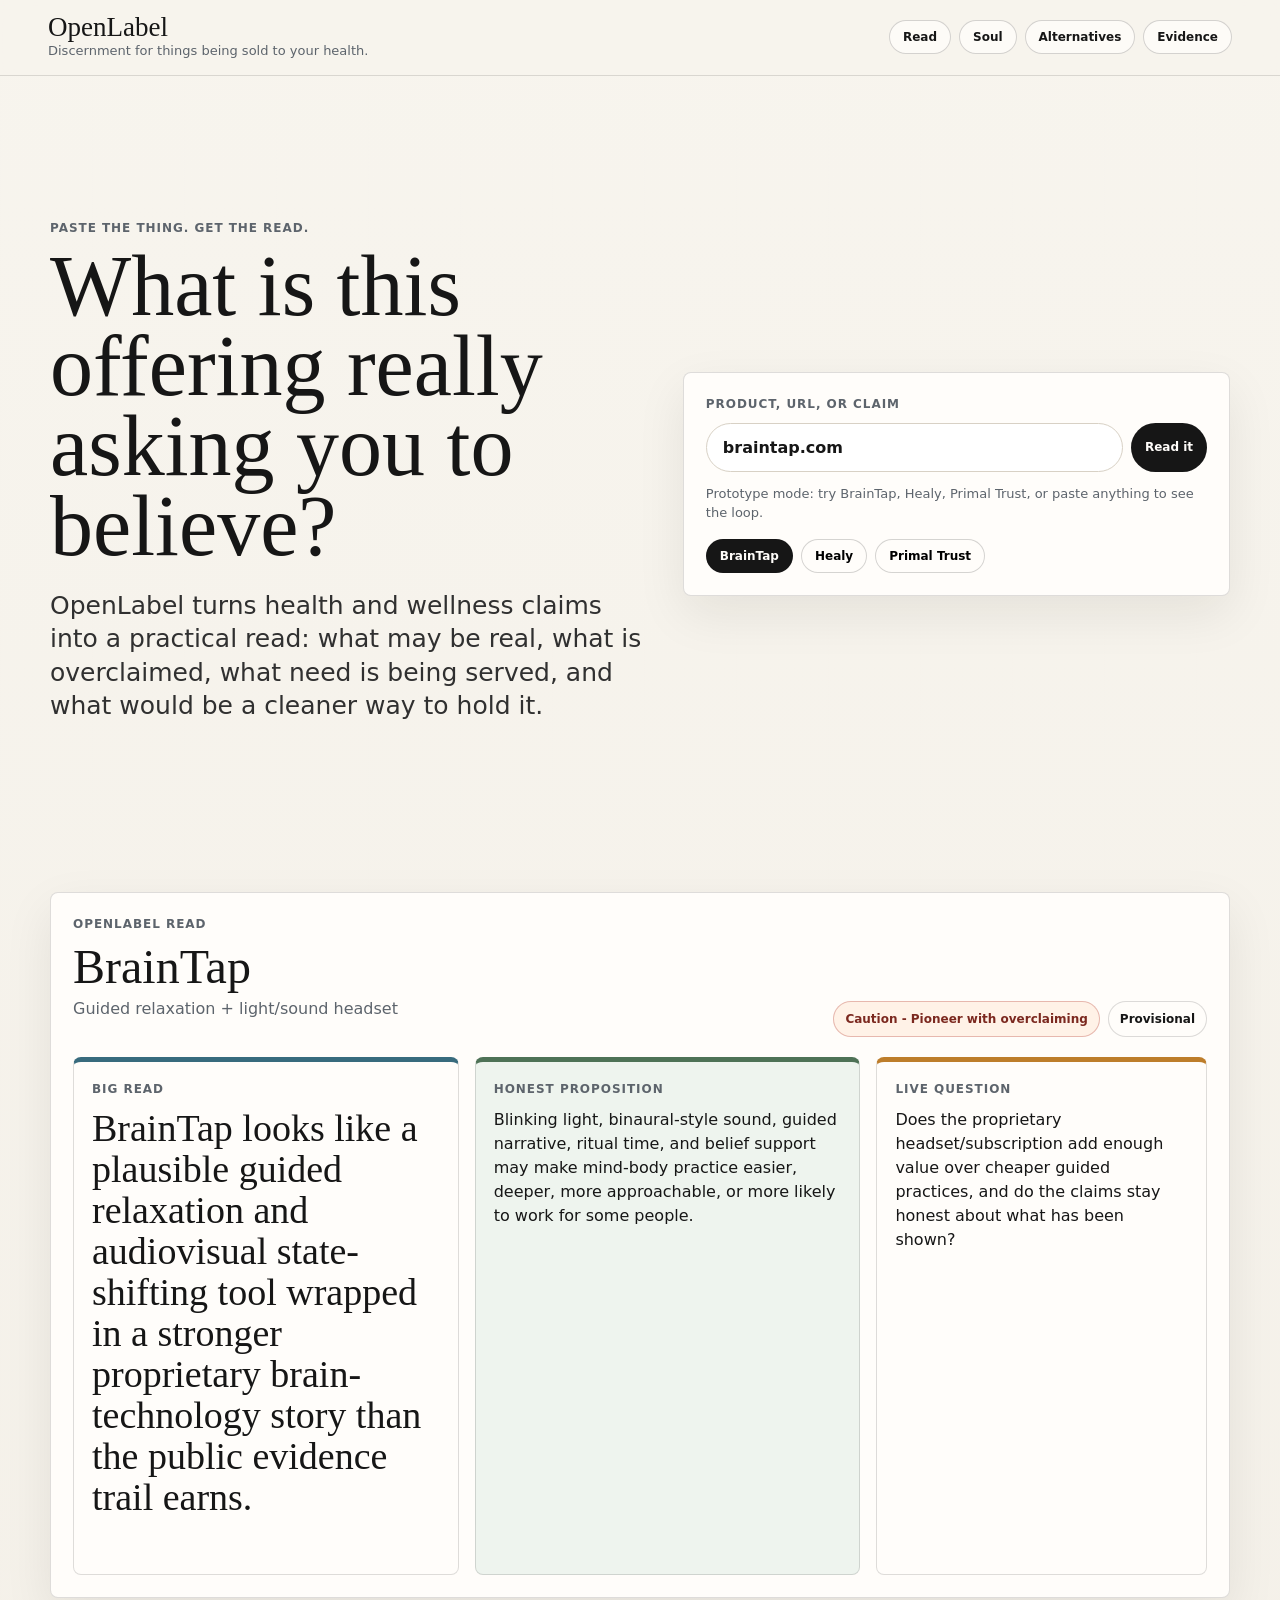
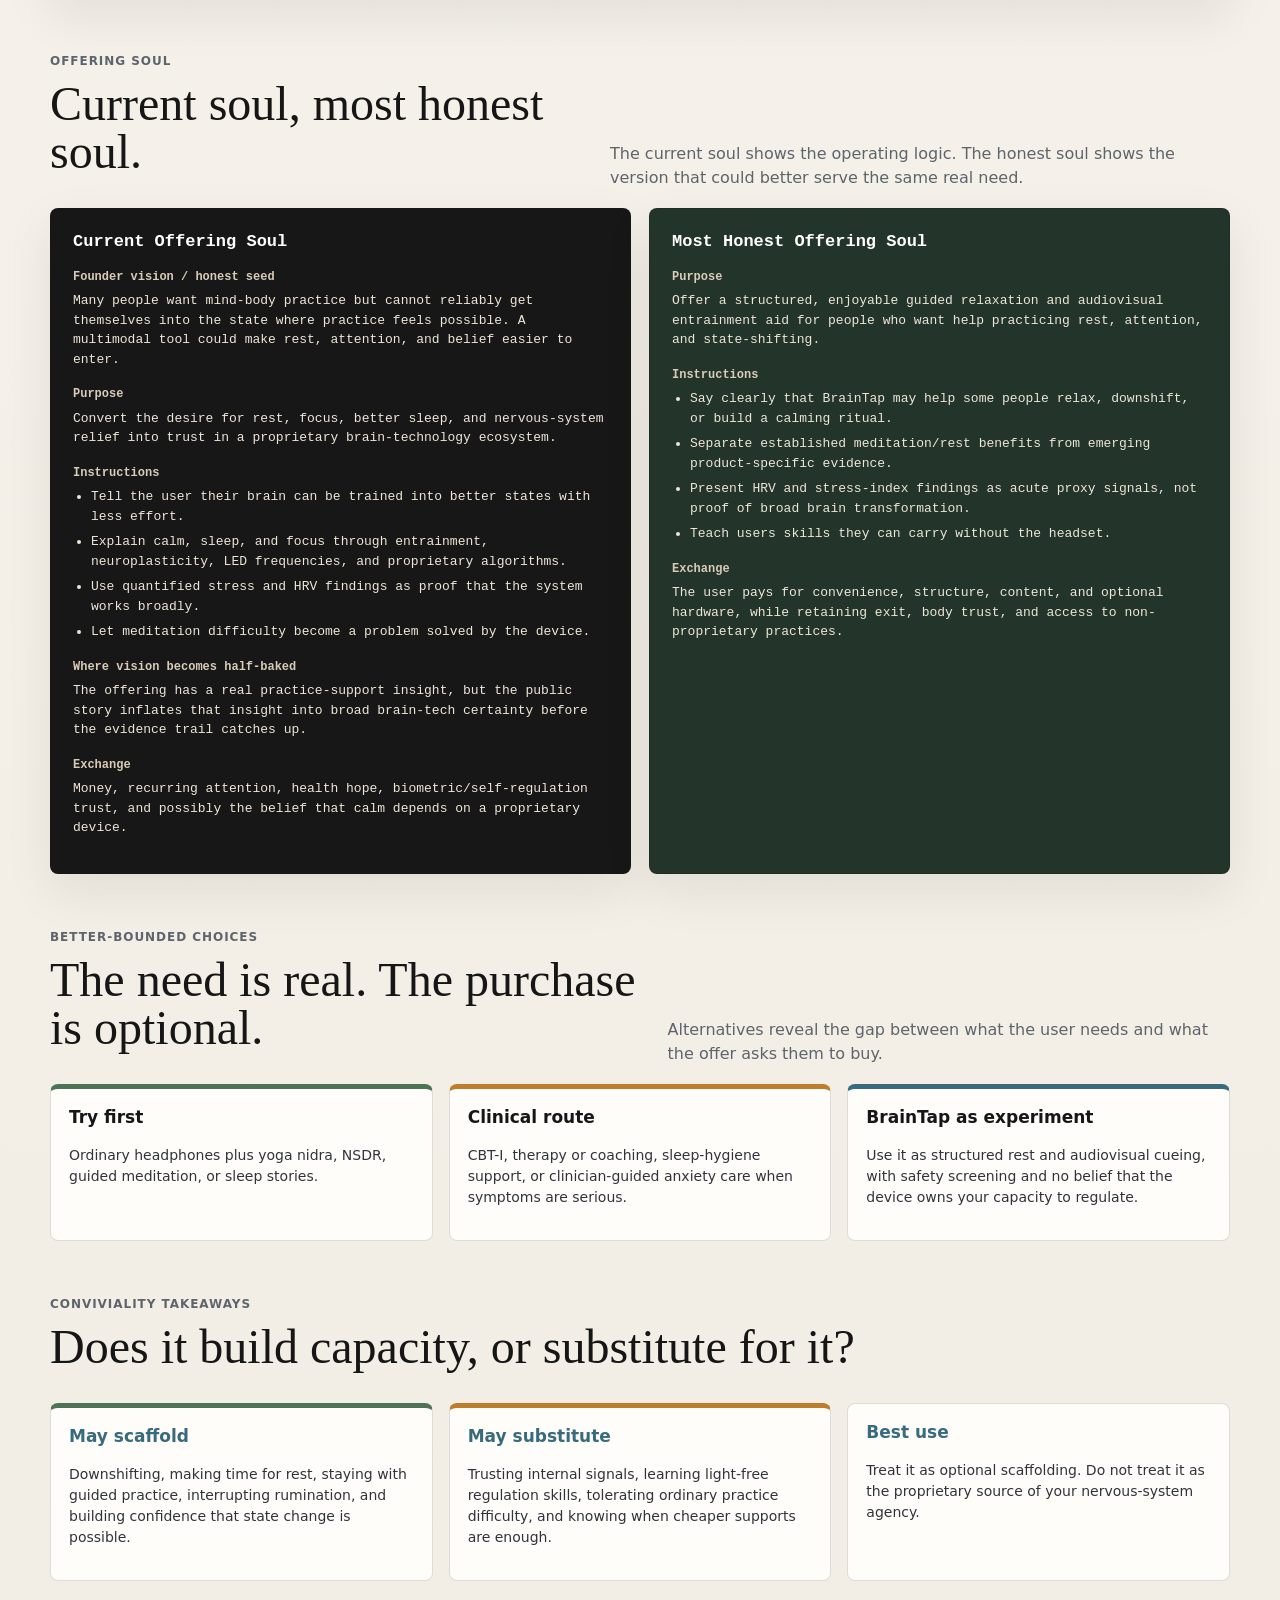
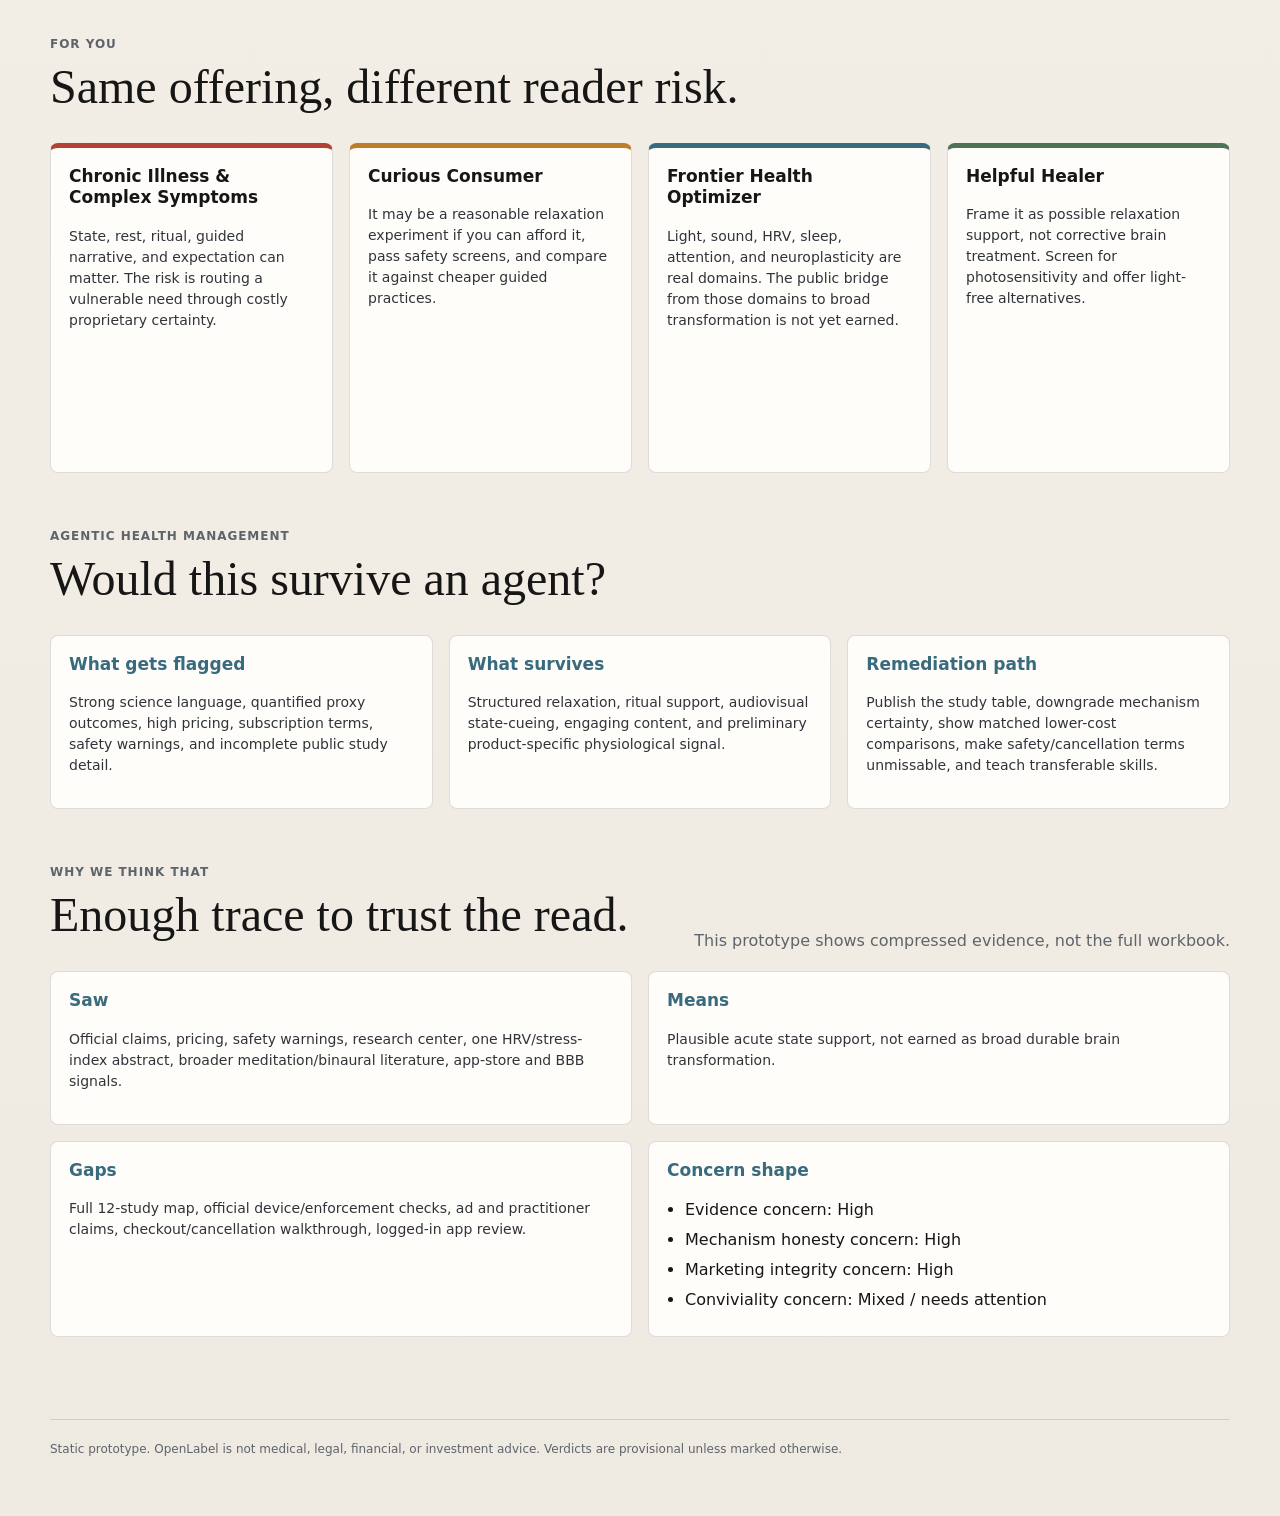
==== ship/index.html @ 8212e9bb "Add static OpenLabel prototype deploy" ====
<!doctype html>
<html lang="en">
  <head>
    <meta charset="utf-8">
    <meta name="viewport" content="width=device-width, initial-scale=1">
    <title>OpenLabel - Product Read</title>
    <link rel="stylesheet" href="styles.css">
  </head>
  <body>
    <div class="app-shell">
      <header class="topbar">
        <a class="brand" href="./" aria-label="OpenLabel home">
          <span class="brand-mark">OpenLabel</span>
          <span class="brand-line">Discernment for things being sold to your health.</span>
        </a>
        <nav class="nav" aria-label="Page sections">
          <a href="#read">Read</a>
          <a href="#soul">Soul</a>
          <a href="#choices">Alternatives</a>
          <a href="#evidence">Evidence</a>
        </nav>
      </header>

      <main>
        <section class="hero" aria-labelledby="page-title">
          <div class="hero-copy">
            <p class="kicker">Paste the thing. Get the read.</p>
            <h1 id="page-title">What is this offering really asking you to believe?</h1>
            <p class="lede">OpenLabel turns health and wellness claims into a practical read: what may be real, what is overclaimed, what need is being served, and what would be a cleaner way to hold it.</p>
          </div>

          <section class="lookup-card" aria-label="Product lookup">
            <label for="lookup">Product, URL, or claim</label>
            <div class="lookup-row">
              <input id="lookup" autocomplete="off" value="braintap.com" aria-describedby="lookup-help">
              <button id="lookup-button" type="button">Read it</button>
            </div>
            <p id="lookup-help">Prototype mode: try BrainTap, Healy, Primal Trust, or paste anything to see the loop.</p>
            <div class="sample-row" aria-label="Seeded examples">
              <button class="sample-button" type="button" data-target="braintap">BrainTap</button>
              <button class="sample-button" type="button" data-target="healy">Healy</button>
              <button class="sample-button" type="button" data-target="primal-trust">Primal Trust</button>
            </div>
          </section>
        </section>

        <section class="result-shell" id="read" aria-live="polite">
          <div class="result-head">
            <div>
              <p class="kicker">OpenLabel read</p>
              <h2 id="product-name">BrainTap</h2>
              <p id="product-category" class="muted">Guided relaxation + light/sound headset</p>
            </div>
            <div class="status-stack">
              <span class="pill warning" id="verdict-pill">Caution - Pioneer with overclaiming</span>
              <span class="pill" id="coverage-pill">Provisional</span>
            </div>
          </div>

          <div class="answer-grid">
            <article class="answer-card big-read-card">
              <p class="kicker">Big Read</p>
              <p id="big-read" class="big-read"></p>
            </article>
            <article class="answer-card honest-card">
              <p class="kicker">Honest Proposition</p>
              <p id="honest-proposition"></p>
            </article>
            <article class="answer-card live-card">
              <p class="kicker">Live Question</p>
              <p id="live-question"></p>
            </article>
          </div>
        </section>

        <section class="section" id="soul">
          <div class="section-head">
            <div>
              <p class="kicker">Offering Soul</p>
              <h2>Current soul, most honest soul.</h2>
            </div>
            <p>The current soul shows the operating logic. The honest soul shows the version that could better serve the same real need.</p>
          </div>
          <div class="soul-grid">
            <article class="soul-card">
              <h3>Current Offering Soul</h3>
              <h4>Founder vision / honest seed</h4>
              <p id="current-seed"></p>
              <h4>Purpose</h4>
              <p id="current-purpose"></p>
              <h4>Instructions</h4>
              <ul id="current-instructions"></ul>
              <h4>Where vision becomes half-baked</h4>
              <p id="current-halfbaked"></p>
              <h4>Exchange</h4>
              <p id="current-exchange"></p>
            </article>

            <article class="soul-card honest-soul">
              <h3>Most Honest Offering Soul</h3>
              <h4>Purpose</h4>
              <p id="honest-purpose"></p>
              <h4>Instructions</h4>
              <ul id="honest-instructions"></ul>
              <h4>Exchange</h4>
              <p id="honest-exchange"></p>
            </article>
          </div>
        </section>

        <section class="section" id="choices">
          <div class="section-head">
            <div>
              <p class="kicker">Better-bounded choices</p>
              <h2>The need is real. The purchase is optional.</h2>
            </div>
            <p>Alternatives reveal the gap between what the user needs and what the offer asks them to buy.</p>
          </div>
          <div class="alt-grid" id="alternatives"></div>
        </section>

        <section class="section">
          <div class="section-head">
            <div>
              <p class="kicker">Conviviality Takeaways</p>
              <h2>Does it build capacity, or substitute for it?</h2>
            </div>
          </div>
          <div class="takeaway-grid">
            <article class="takeaway-card good">
              <h3>May scaffold</h3>
              <p id="scaffolds"></p>
            </article>
            <article class="takeaway-card caution">
              <h3>May substitute</h3>
              <p id="substitutes"></p>
            </article>
            <article class="takeaway-card">
              <h3>Best use</h3>
              <p id="best-use"></p>
            </article>
          </div>
        </section>

        <section class="section panel-section">
          <div class="section-head">
            <div>
              <p class="kicker">For You</p>
              <h2>Same offering, different reader risk.</h2>
            </div>
          </div>
          <div class="reader-grid" id="reader-panels"></div>
        </section>

        <section class="section agent-section">
          <div class="section-head">
            <div>
              <p class="kicker">Agentic Health Management</p>
              <h2>Would this survive an agent?</h2>
            </div>
          </div>
          <div class="agent-grid">
            <article class="agent-card">
              <h3>What gets flagged</h3>
              <p id="agent-flags"></p>
            </article>
            <article class="agent-card">
              <h3>What survives</h3>
              <p id="agent-survives"></p>
            </article>
            <article class="agent-card">
              <h3>Remediation path</h3>
              <p id="agent-remediation"></p>
            </article>
          </div>
        </section>

        <section class="section evidence-section" id="evidence">
          <div class="section-head">
            <div>
              <p class="kicker">Why we think that</p>
              <h2>Enough trace to trust the read.</h2>
            </div>
            <p>This prototype shows compressed evidence, not the full workbook.</p>
          </div>
          <div class="evidence-grid">
            <article class="evidence-card">
              <h3>Saw</h3>
              <p id="saw"></p>
            </article>
            <article class="evidence-card">
              <h3>Means</h3>
              <p id="means"></p>
            </article>
            <article class="evidence-card">
              <h3>Gaps</h3>
              <p id="gaps"></p>
            </article>
            <article class="evidence-card">
              <h3>Concern shape</h3>
              <ul id="concerns"></ul>
            </article>
          </div>
        </section>
      </main>

      <footer class="footer">
        <p>Static prototype. OpenLabel is not medical, legal, financial, or investment advice. Verdicts are provisional unless marked otherwise.</p>
      </footer>
    </div>
    <script src="app.js"></script>
  </body>
</html>
---- ship/styles.css ----
:root {
  color-scheme: light;
  --ink: #161616;
  --muted: #5d646c;
  --quiet: #767d86;
  --paper: #f7f4ed;
  --surface: #fffdfa;
  --line: #d8d1c5;
  --red: #b54035;
  --amber: #bd7d2a;
  --blue: #386b7d;
  --green: #4e7256;
  --violet: #665a73;
  --shadow: 0 18px 50px rgba(26, 22, 17, 0.08);
  --sans: Inter, ui-sans-serif, system-ui, -apple-system, BlinkMacSystemFont, "Segoe UI", sans-serif;
  --serif: Georgia, "Times New Roman", serif;
  --mono: "SFMono-Regular", Consolas, "Liberation Mono", Menlo, monospace;
}

* {
  box-sizing: border-box;
}

html {
  scroll-behavior: smooth;
}

body {
  margin: 0;
  background:
    linear-gradient(180deg, rgba(247, 244, 237, 0.96), rgba(239, 234, 225, 0.99)),
    repeating-linear-gradient(90deg, rgba(22, 22, 22, 0.024) 0 1px, transparent 1px 92px);
  color: var(--ink);
  font-family: var(--sans);
  line-height: 1.5;
}

a {
  color: inherit;
}

.app-shell {
  min-height: 100vh;
}

.topbar {
  align-items: center;
  background: rgba(247, 244, 237, 0.92);
  backdrop-filter: blur(14px);
  border-bottom: 1px solid rgba(22, 22, 22, 0.13);
  display: flex;
  gap: 18px;
  justify-content: space-between;
  padding: 14px clamp(18px, 4vw, 48px);
  position: sticky;
  top: 0;
  z-index: 20;
}

.brand {
  display: grid;
  text-decoration: none;
}

.brand-mark {
  font-family: var(--serif);
  font-size: 27px;
  line-height: 1;
}

.brand-line {
  color: var(--muted);
  font-size: 13px;
}

.nav {
  display: flex;
  flex-wrap: wrap;
  gap: 8px;
  justify-content: flex-end;
}

.nav a,
.sample-button,
#lookup-button {
  border: 1px solid rgba(22, 22, 22, 0.18);
  border-radius: 999px;
  cursor: pointer;
  font: 800 12px/1 var(--sans);
  padding: 10px 13px;
  text-decoration: none;
}

.nav a,
.sample-button {
  background: rgba(255, 253, 250, 0.76);
}

#lookup-button {
  background: var(--ink);
  color: #fffdfa;
}

main,
.footer {
  margin: 0 auto;
  width: min(1180px, calc(100% - 36px));
}

.hero {
  align-items: center;
  display: grid;
  gap: 28px;
  grid-template-columns: minmax(0, 1.05fr) minmax(340px, 0.95fr);
  min-height: calc(100vh - 84px);
  padding: 36px 0;
}

.kicker {
  color: var(--muted);
  font-size: 12px;
  font-weight: 900;
  letter-spacing: 0.08em;
  margin: 0 0 10px;
  text-transform: uppercase;
}

h1,
h2,
h3,
h4,
p {
  margin-top: 0;
}

h1 {
  font-family: var(--serif);
  font-size: clamp(46px, 7.2vw, 86px);
  font-weight: 500;
  letter-spacing: 0;
  line-height: 0.93;
  margin-bottom: 22px;
}

h2 {
  font-family: var(--serif);
  font-size: clamp(30px, 4vw, 48px);
  font-weight: 500;
  letter-spacing: 0;
  line-height: 1;
  margin-bottom: 14px;
}

h3 {
  font-size: 17px;
  line-height: 1.25;
}

h4 {
  color: #d9ccb8;
  font: 900 12px/1.2 var(--mono);
  margin: 18px 0 7px;
}

.lede {
  color: #303030;
  font-size: clamp(19px, 2vw, 25px);
  line-height: 1.34;
  max-width: 760px;
}

.muted {
  color: var(--muted);
}

.lookup-card,
.result-shell,
.answer-card,
.reader-card,
.agent-card,
.evidence-card,
.alt-card,
.takeaway-card {
  background: var(--surface);
  border: 1px solid rgba(22, 22, 22, 0.14);
  border-radius: 8px;
  box-shadow: var(--shadow);
}

.lookup-card {
  padding: 22px;
}

.lookup-card label {
  color: var(--muted);
  display: block;
  font-size: 12px;
  font-weight: 900;
  letter-spacing: 0.08em;
  margin-bottom: 10px;
  text-transform: uppercase;
}

.lookup-row {
  display: grid;
  gap: 8px;
  grid-template-columns: minmax(0, 1fr) auto;
}

#lookup {
  border: 1px solid var(--line);
  border-radius: 999px;
  color: var(--ink);
  font: 800 16px/1 var(--sans);
  min-width: 0;
  padding: 14px 16px;
}

#lookup-help {
  color: var(--muted);
  font-size: 13px;
  margin: 12px 0 0;
}

.sample-row {
  display: flex;
  flex-wrap: wrap;
  gap: 8px;
  margin-top: 16px;
}

.sample-button.is-active {
  background: var(--ink);
  color: #fffdfa;
}

.result-shell {
  padding: 22px;
}

.result-head,
.section-head {
  align-items: end;
  display: flex;
  gap: 18px;
  justify-content: space-between;
}

.result-head h2 {
  margin-bottom: 6px;
}

.status-stack {
  align-items: flex-end;
  display: flex;
  flex-wrap: wrap;
  gap: 8px;
  justify-content: flex-end;
}

.pill {
  align-items: center;
  background: #fffdfa;
  border: 1px solid rgba(22, 22, 22, 0.15);
  border-radius: 999px;
  display: inline-flex;
  font-size: 12px;
  font-weight: 900;
  padding: 8px 11px;
}

.pill.warning {
  background: #fff2e7;
  border-color: rgba(181, 64, 53, 0.32);
  color: #7b281f;
}

.answer-grid {
  display: grid;
  gap: 16px;
  grid-template-columns: 1.05fr 1.05fr 0.9fr;
  margin-top: 20px;
}

.answer-card {
  box-shadow: none;
  min-height: 220px;
  padding: 18px;
}

.big-read-card {
  border-top: 5px solid var(--blue);
}

.honest-card {
  background: #eef4ee;
  border-top: 5px solid var(--green);
}

.live-card {
  border-top: 5px solid var(--amber);
}

.big-read {
  font-family: var(--serif);
  font-size: clamp(25px, 3vw, 38px);
  line-height: 1.08;
}

.section {
  padding: 54px 0 0;
}

.section-head {
  margin-bottom: 18px;
}

.section-head > p {
  color: var(--muted);
  margin-bottom: 0;
  max-width: 620px;
}

.soul-grid {
  display: grid;
  gap: 18px;
  grid-template-columns: repeat(2, minmax(0, 1fr));
}

.soul-card {
  background: #171717;
  border: 1px solid rgba(22, 22, 22, 0.24);
  border-radius: 8px;
  box-shadow: var(--shadow);
  color: #f7f4ed;
  font-family: var(--mono);
  min-height: 650px;
  padding: 22px;
}

.honest-soul {
  background: #23342a;
}

.soul-card h3 {
  color: #fff;
  font-family: var(--mono);
}

.soul-card p,
.soul-card li {
  color: #eee6d8;
  font-size: 13px;
}

.soul-card ul,
#concerns {
  margin: 0;
  padding-left: 18px;
}

.soul-card li,
#concerns li {
  margin: 6px 0;
}

.alt-grid,
.takeaway-grid,
.agent-grid {
  display: grid;
  gap: 16px;
  grid-template-columns: repeat(3, minmax(0, 1fr));
}

.alt-card,
.takeaway-card,
.agent-card,
.evidence-card,
.reader-card {
  box-shadow: none;
  padding: 18px;
}

.alt-card:nth-child(1),
.takeaway-card.good {
  border-top: 5px solid var(--green);
}

.alt-card:nth-child(2),
.takeaway-card.caution {
  border-top: 5px solid var(--amber);
}

.alt-card:nth-child(3) {
  border-top: 5px solid var(--blue);
}

.reader-grid {
  display: grid;
  gap: 16px;
  grid-template-columns: repeat(4, minmax(0, 1fr));
}

.reader-card {
  min-height: 330px;
}

.reader-card:nth-child(1) {
  border-top: 5px solid var(--red);
}

.reader-card:nth-child(2) {
  border-top: 5px solid var(--amber);
}

.reader-card:nth-child(3) {
  border-top: 5px solid var(--blue);
}

.reader-card:nth-child(4) {
  border-top: 5px solid var(--green);
}

.reader-card p,
.agent-card p,
.alt-card p,
.takeaway-card p,
.evidence-card p {
  color: #30343a;
  font-size: 14px;
}

.agent-card h3,
.evidence-card h3,
.takeaway-card h3 {
  color: var(--blue);
}

.evidence-section {
  padding-bottom: 28px;
}

.evidence-grid {
  display: grid;
  gap: 16px;
  grid-template-columns: 1fr 1fr;
}

.footer {
  border-top: 1px solid rgba(22, 22, 22, 0.13);
  color: var(--muted);
  font-size: 12px;
  margin-top: 54px;
  padding: 20px 0 46px;
}

@media (max-width: 980px) {
  .hero,
  .answer-grid,
  .soul-grid,
  .alt-grid,
  .takeaway-grid,
  .agent-grid,
  .evidence-grid,
  .reader-grid {
    grid-template-columns: 1fr;
  }

  .hero {
    min-height: 0;
  }

  .reader-card,
  .soul-card {
    min-height: 0;
  }
}

@media (max-width: 680px) {
  .topbar,
  .result-head,
  .section-head {
    align-items: flex-start;
    flex-direction: column;
  }

  main,
  .footer {
    width: min(100% - 28px, 1180px);
  }

  .lookup-row {
    grid-template-columns: 1fr;
  }

  .status-stack {
    align-items: flex-start;
    justify-content: flex-start;
  }
}
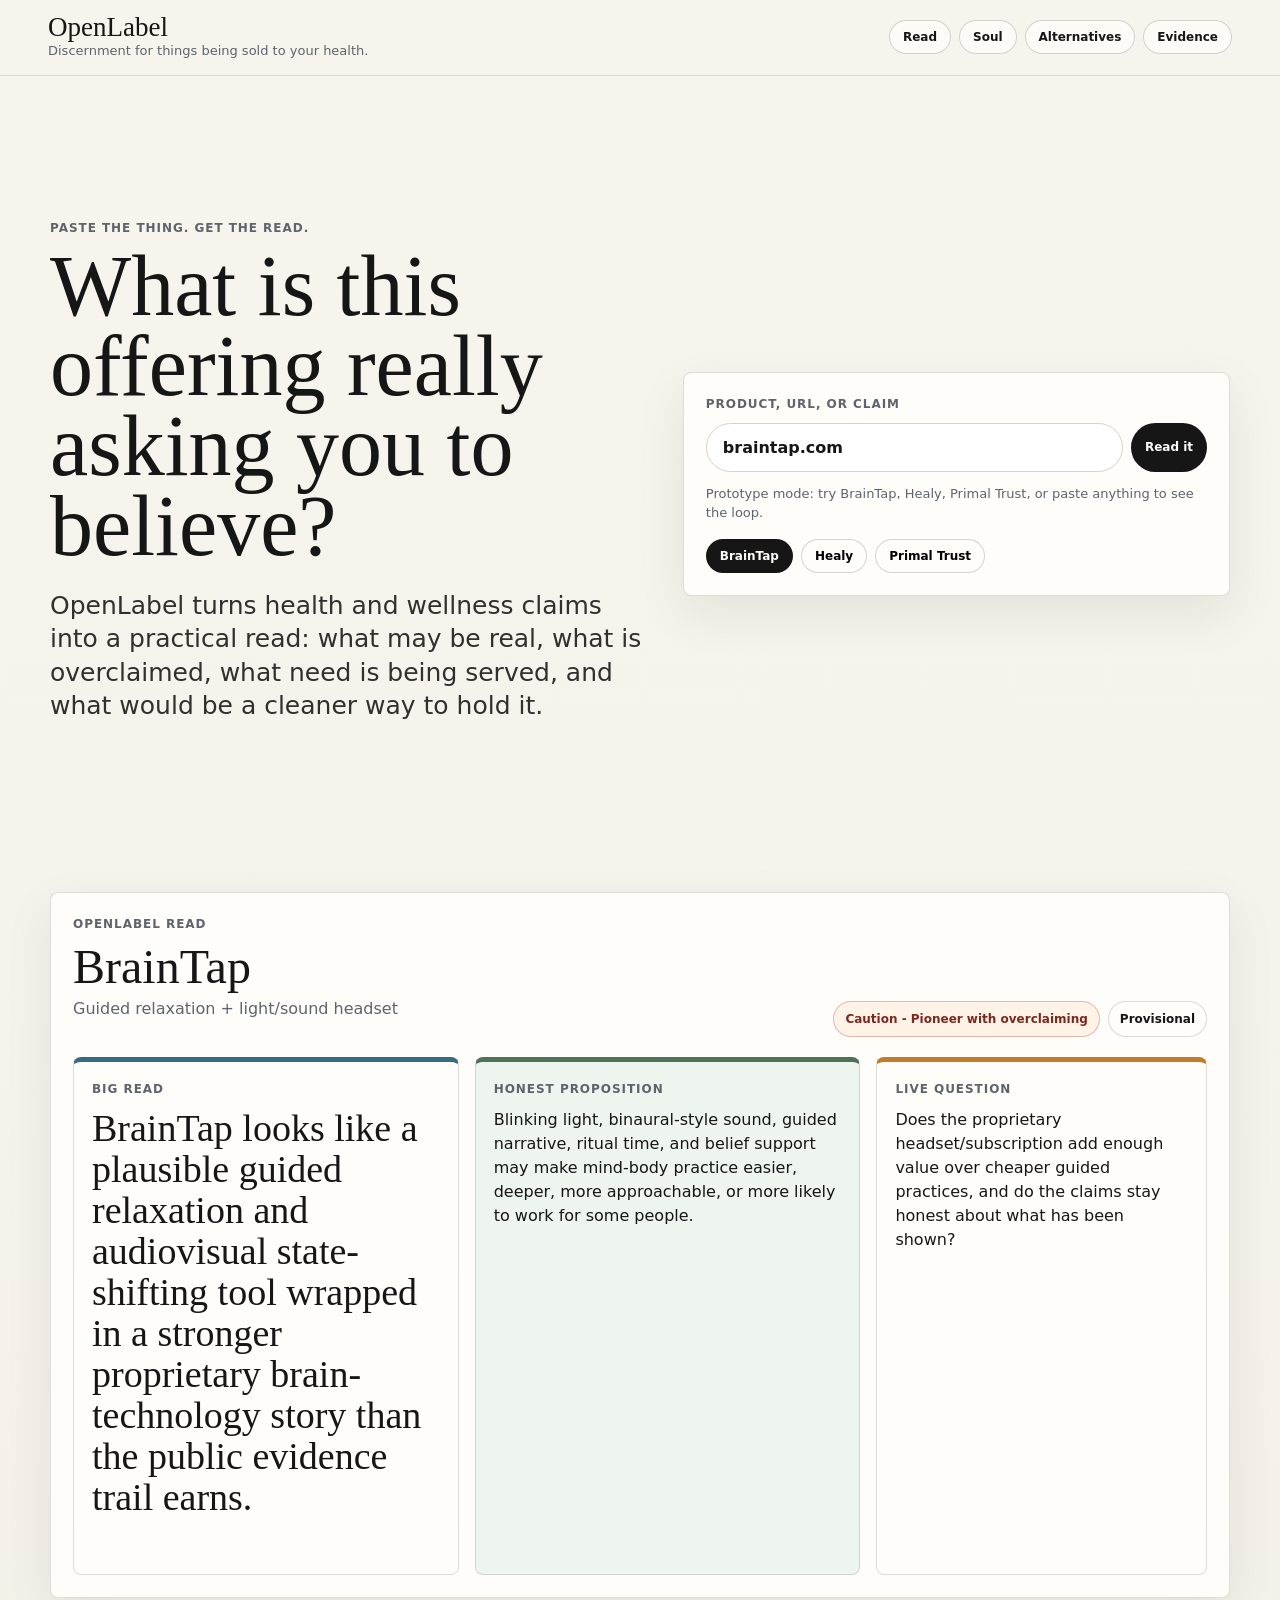
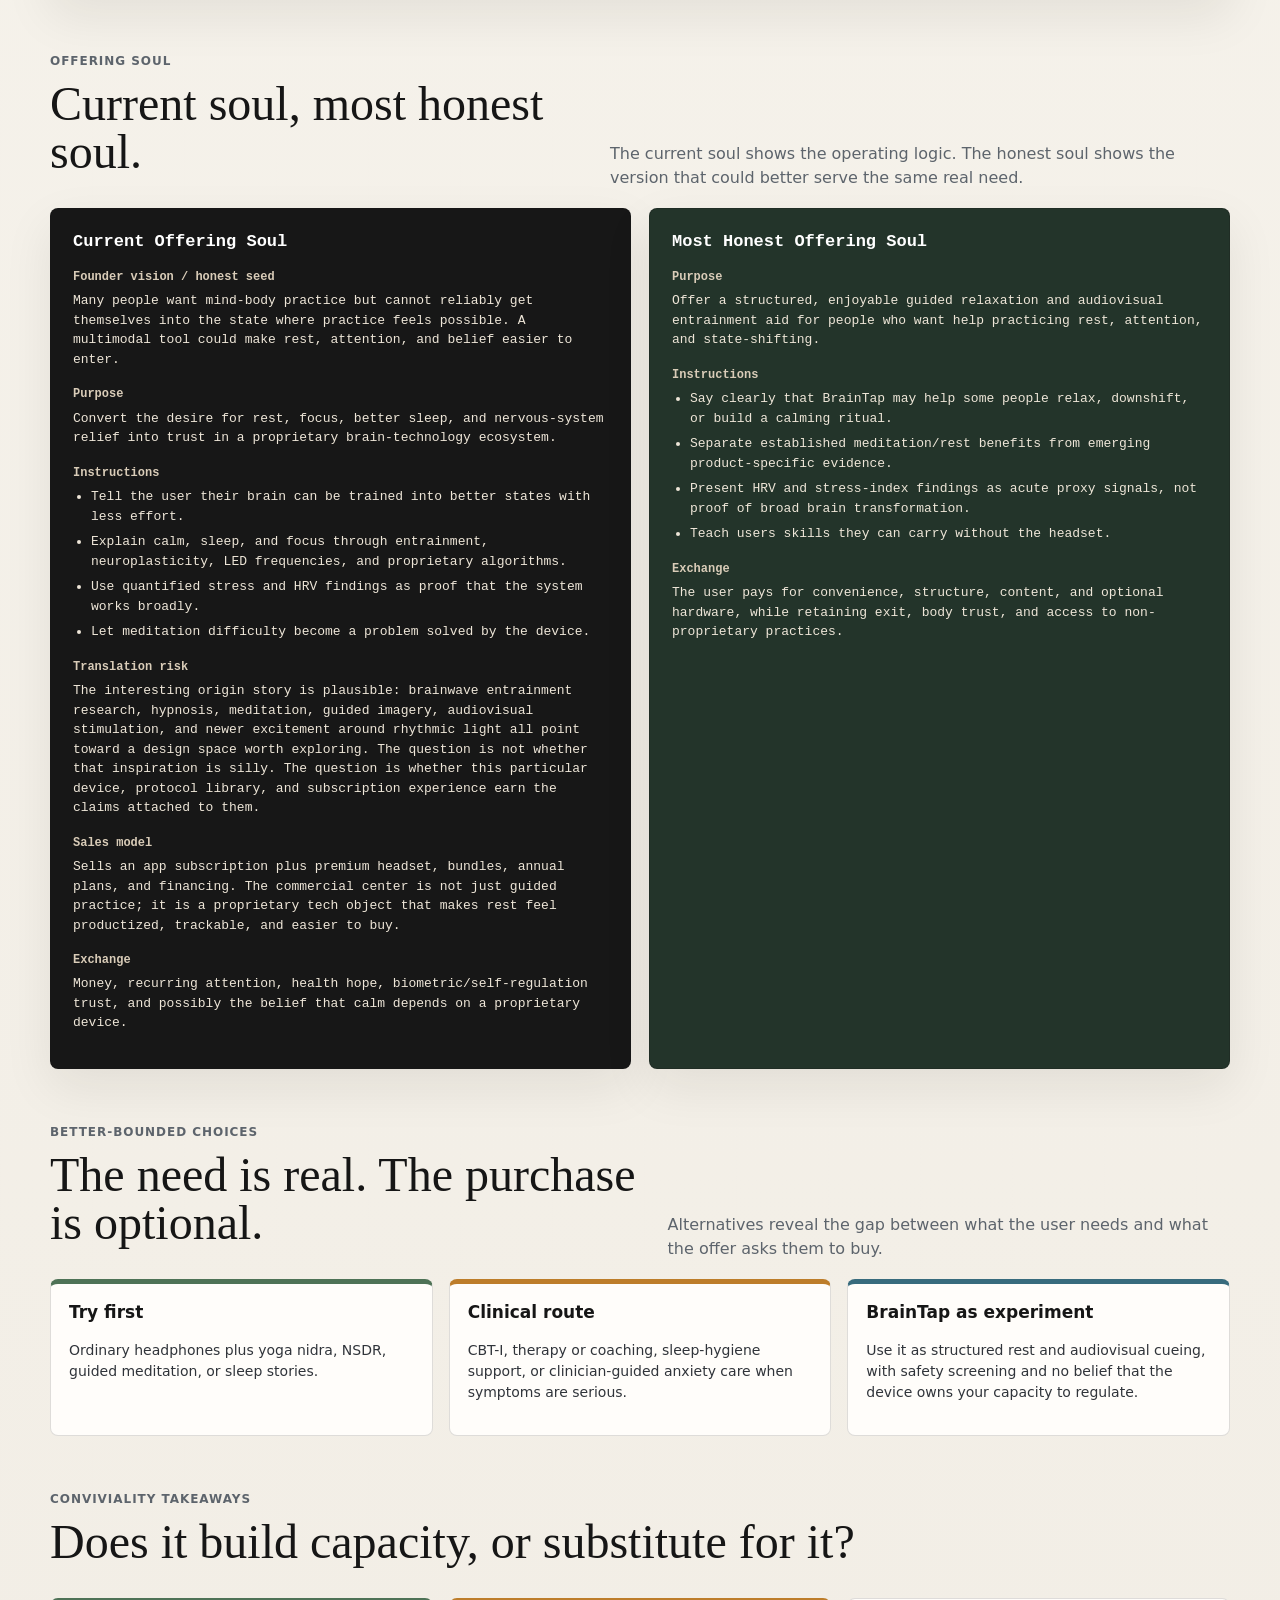
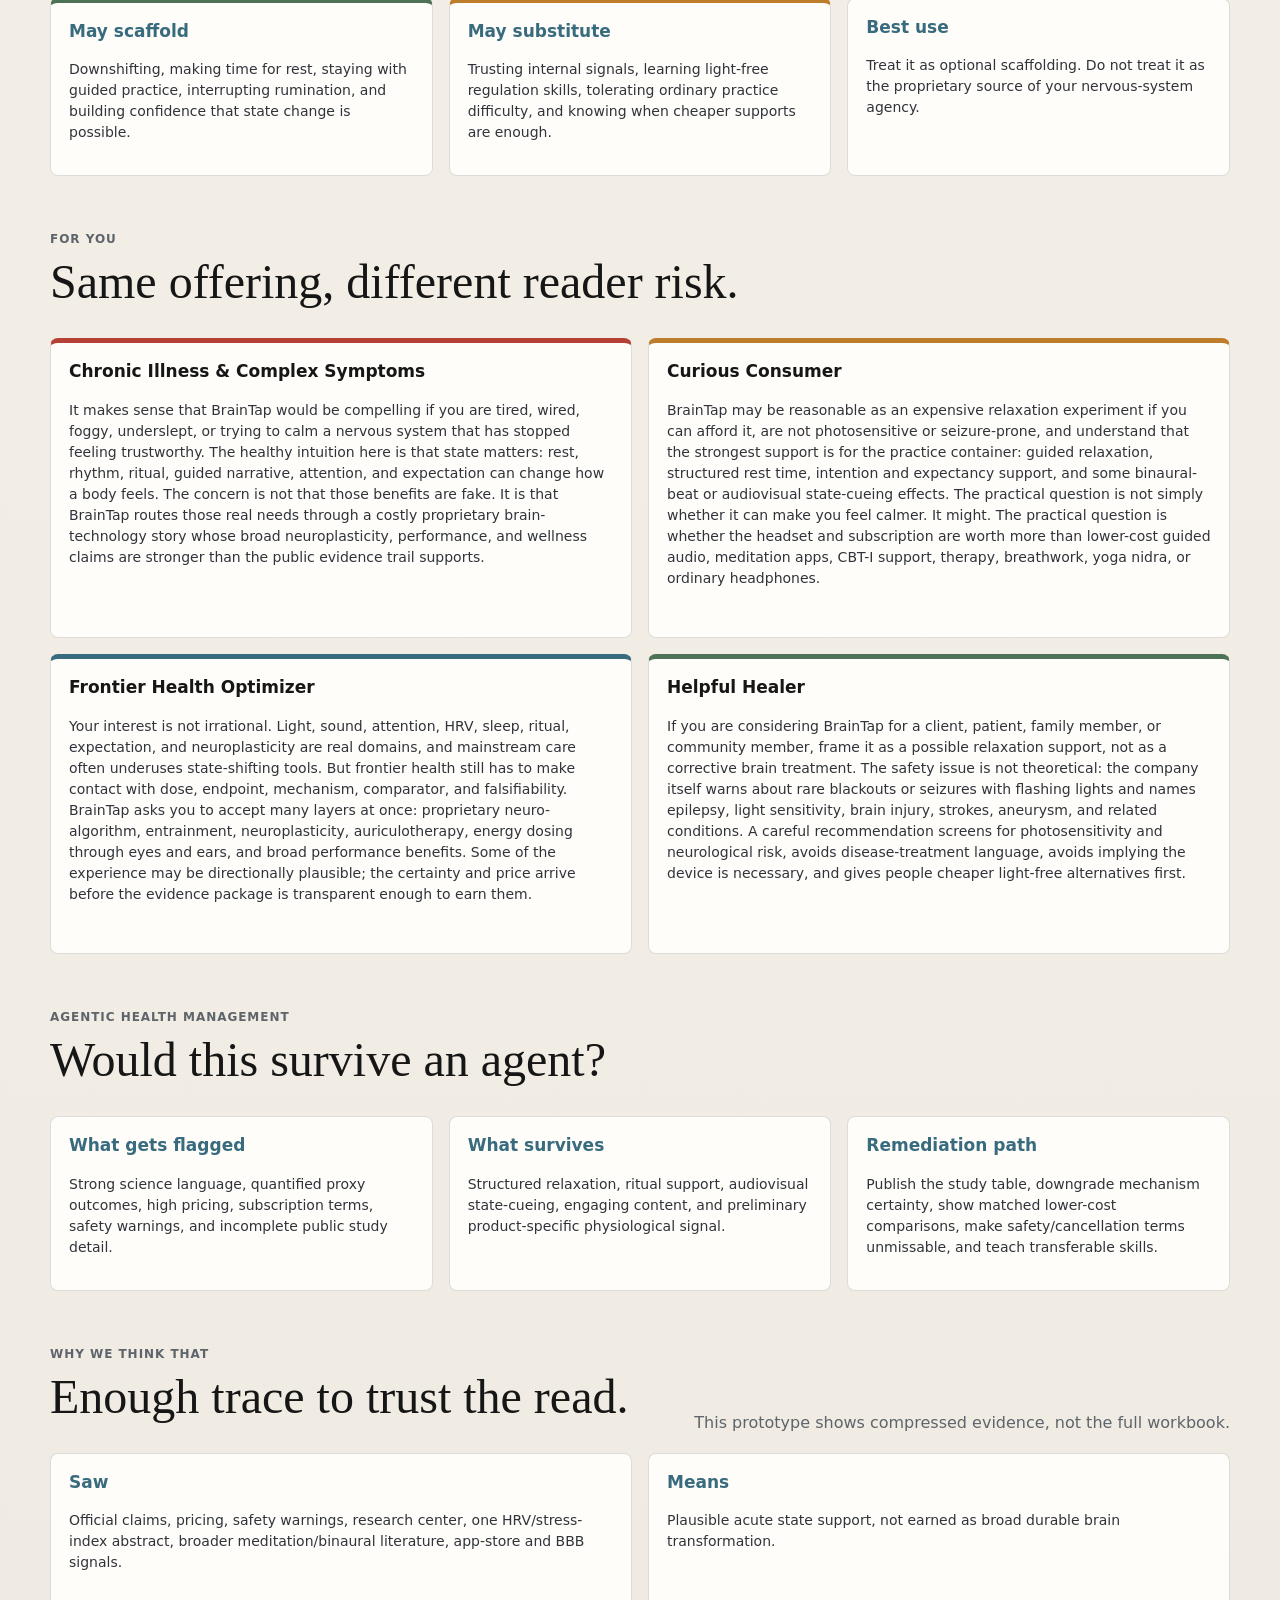
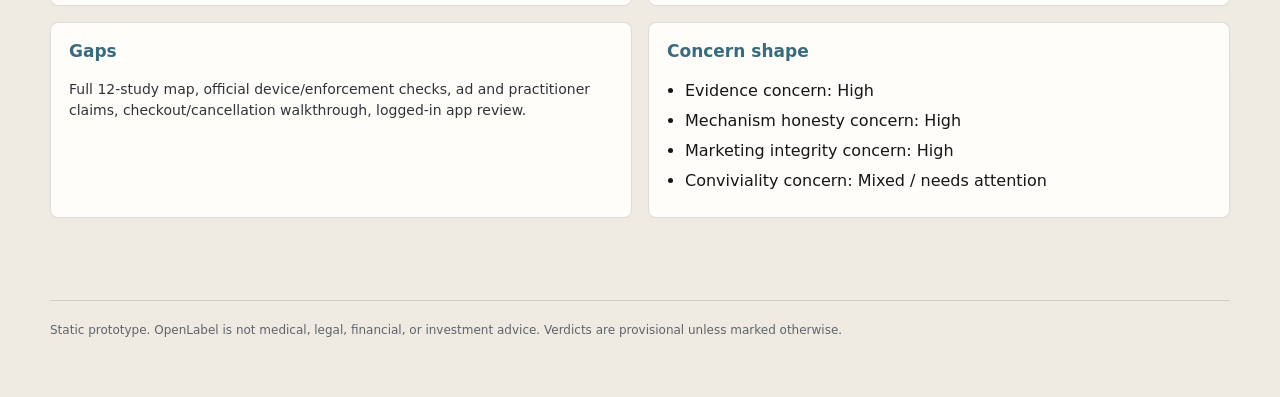
==== commit 471f2aa5: "Refine prototype soul and reader panels" ====
--- a/ship/index.html
+++ b/ship/index.html
@@ -90,8 +90,10 @@
               <p id="current-purpose"></p>
               <h4>Instructions</h4>
               <ul id="current-instructions"></ul>
-              <h4>Where vision becomes half-baked</h4>
-              <p id="current-halfbaked"></p>
+              <h4>Translation risk</h4>
+              <p id="current-translation"></p>
+              <h4>Sales model</h4>
+              <p id="current-sales"></p>
               <h4>Exchange</h4>
               <p id="current-exchange"></p>
             </article>
--- a/ship/styles.css
+++ b/ship/styles.css
@@ -398,11 +398,11 @@
 .reader-grid {
   display: grid;
   gap: 16px;
-  grid-template-columns: repeat(4, minmax(0, 1fr));
+  grid-template-columns: repeat(2, minmax(0, 1fr));
 }
 
 .reader-card {
-  min-height: 330px;
+  min-height: 300px;
 }
 
 .reader-card:nth-child(1) {
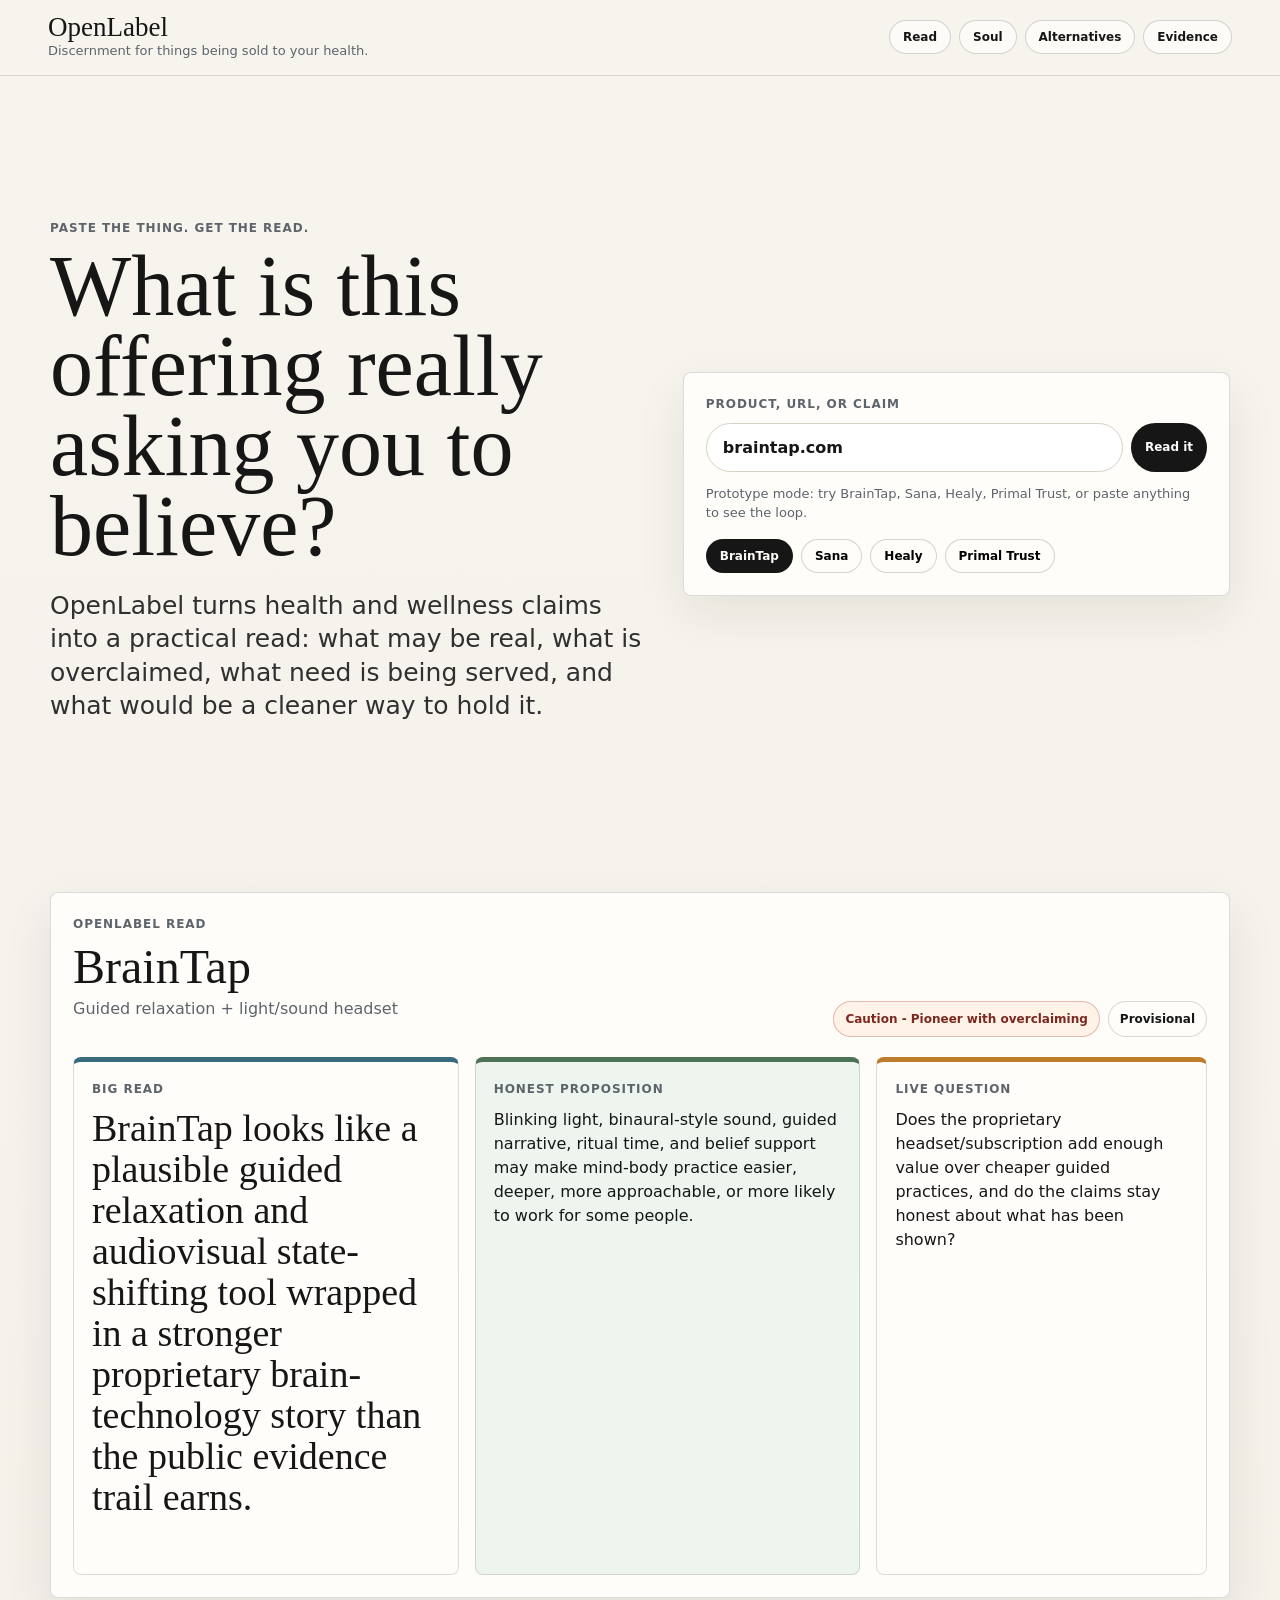
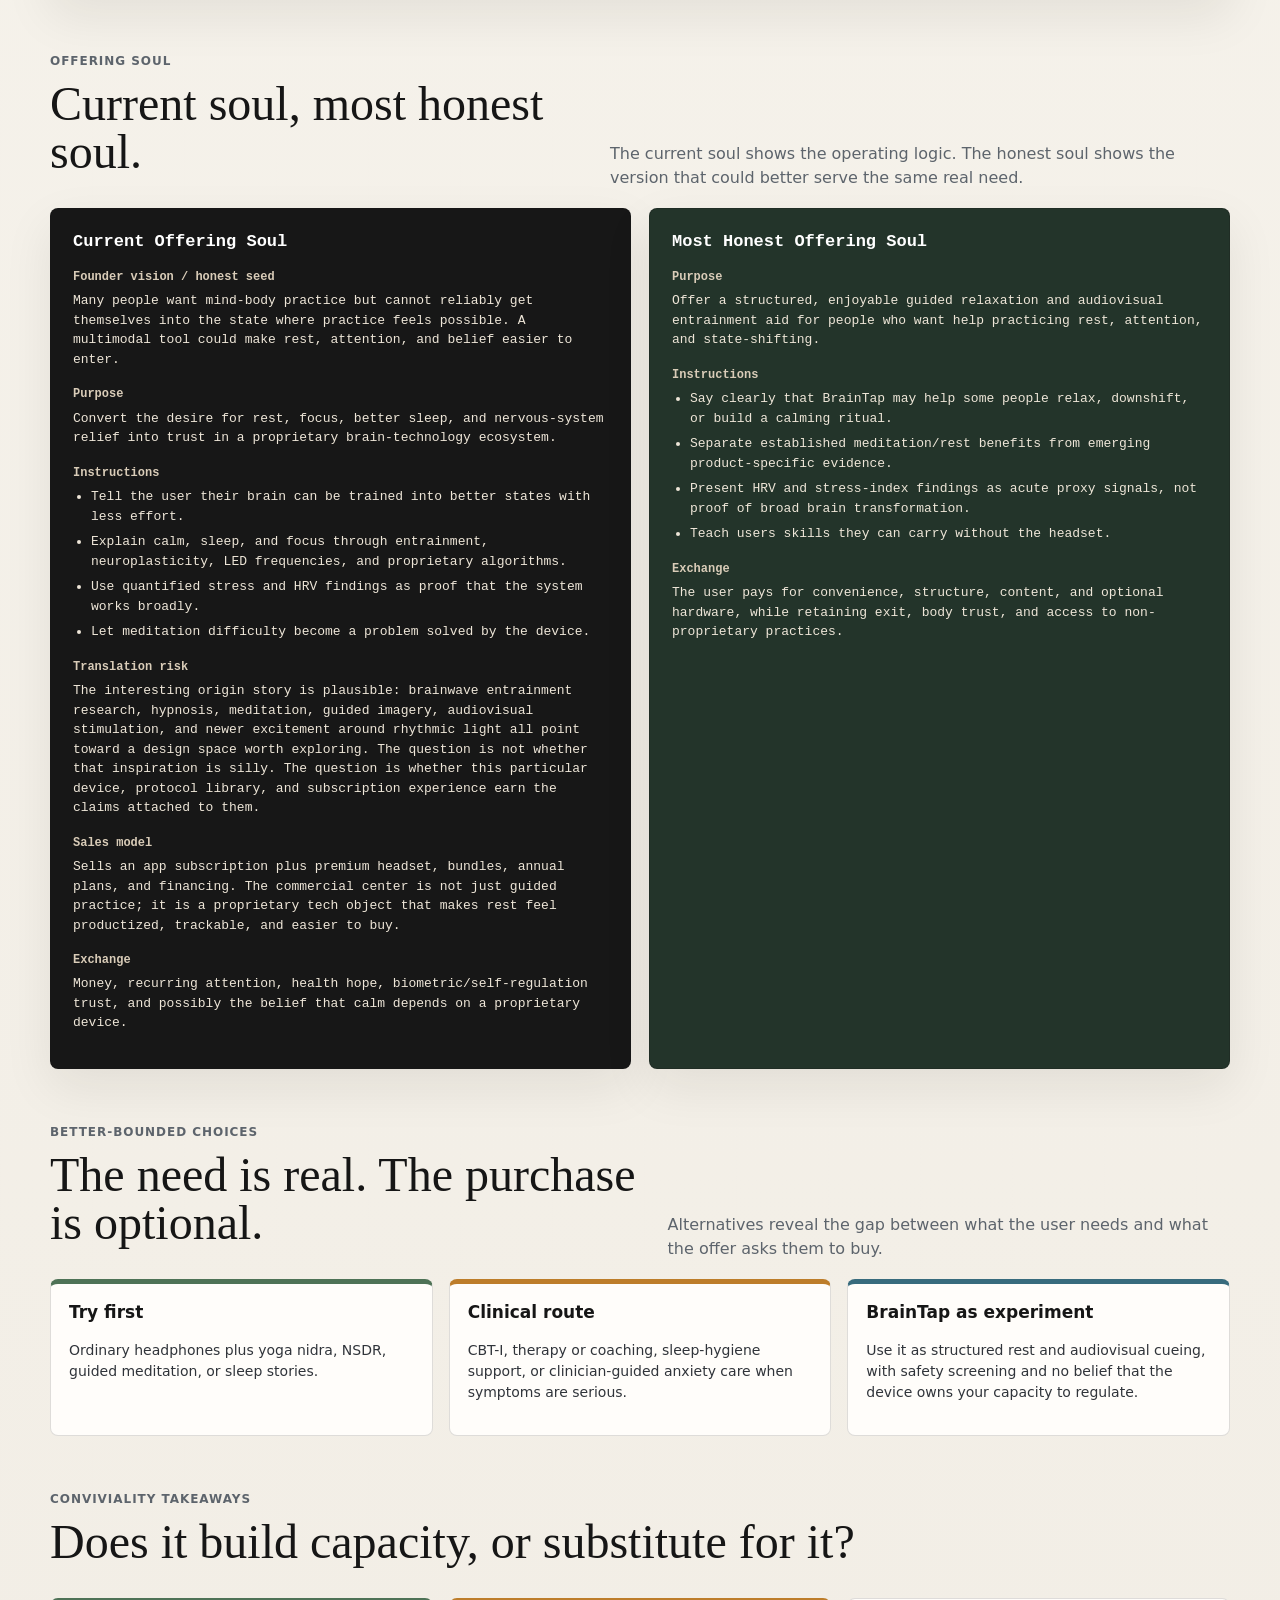
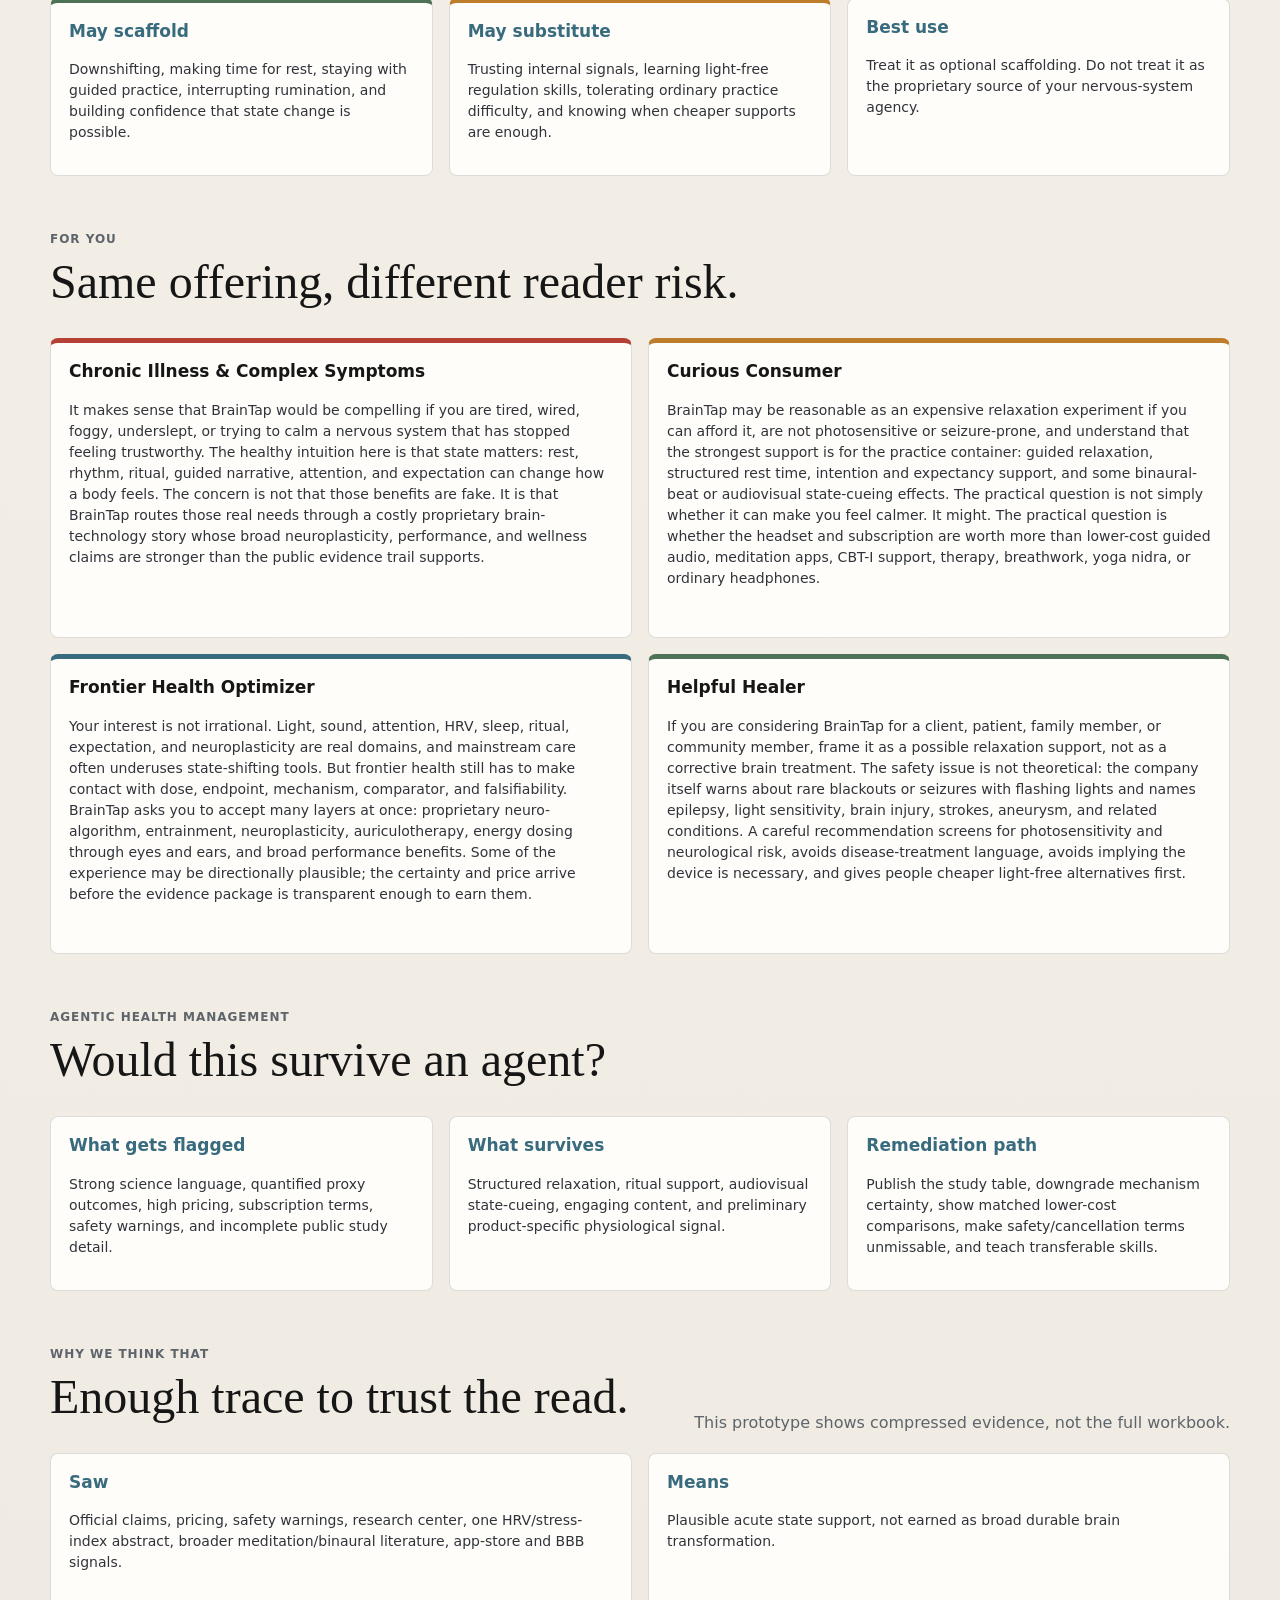
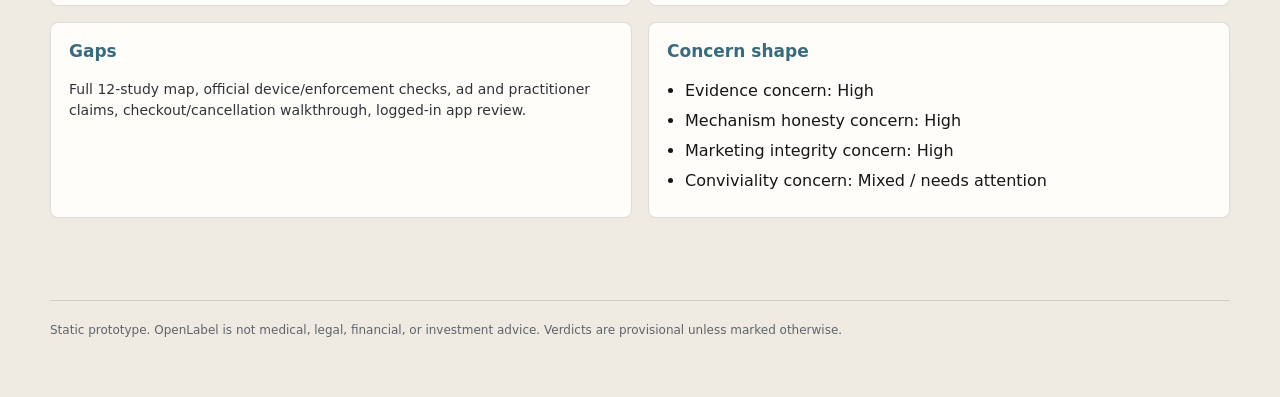
==== commit 860dca61: "Add Sana audit to prototype" ====
--- a/ship/index.html
+++ b/ship/index.html
@@ -35,9 +35,10 @@
               <input id="lookup" autocomplete="off" value="braintap.com" aria-describedby="lookup-help">
               <button id="lookup-button" type="button">Read it</button>
             </div>
-            <p id="lookup-help">Prototype mode: try BrainTap, Healy, Primal Trust, or paste anything to see the loop.</p>
+            <p id="lookup-help">Prototype mode: try BrainTap, Sana, Healy, Primal Trust, or paste anything to see the loop.</p>
             <div class="sample-row" aria-label="Seeded examples">
               <button class="sample-button" type="button" data-target="braintap">BrainTap</button>
+              <button class="sample-button" type="button" data-target="sana">Sana</button>
               <button class="sample-button" type="button" data-target="healy">Healy</button>
               <button class="sample-button" type="button" data-target="primal-trust">Primal Trust</button>
             </div>
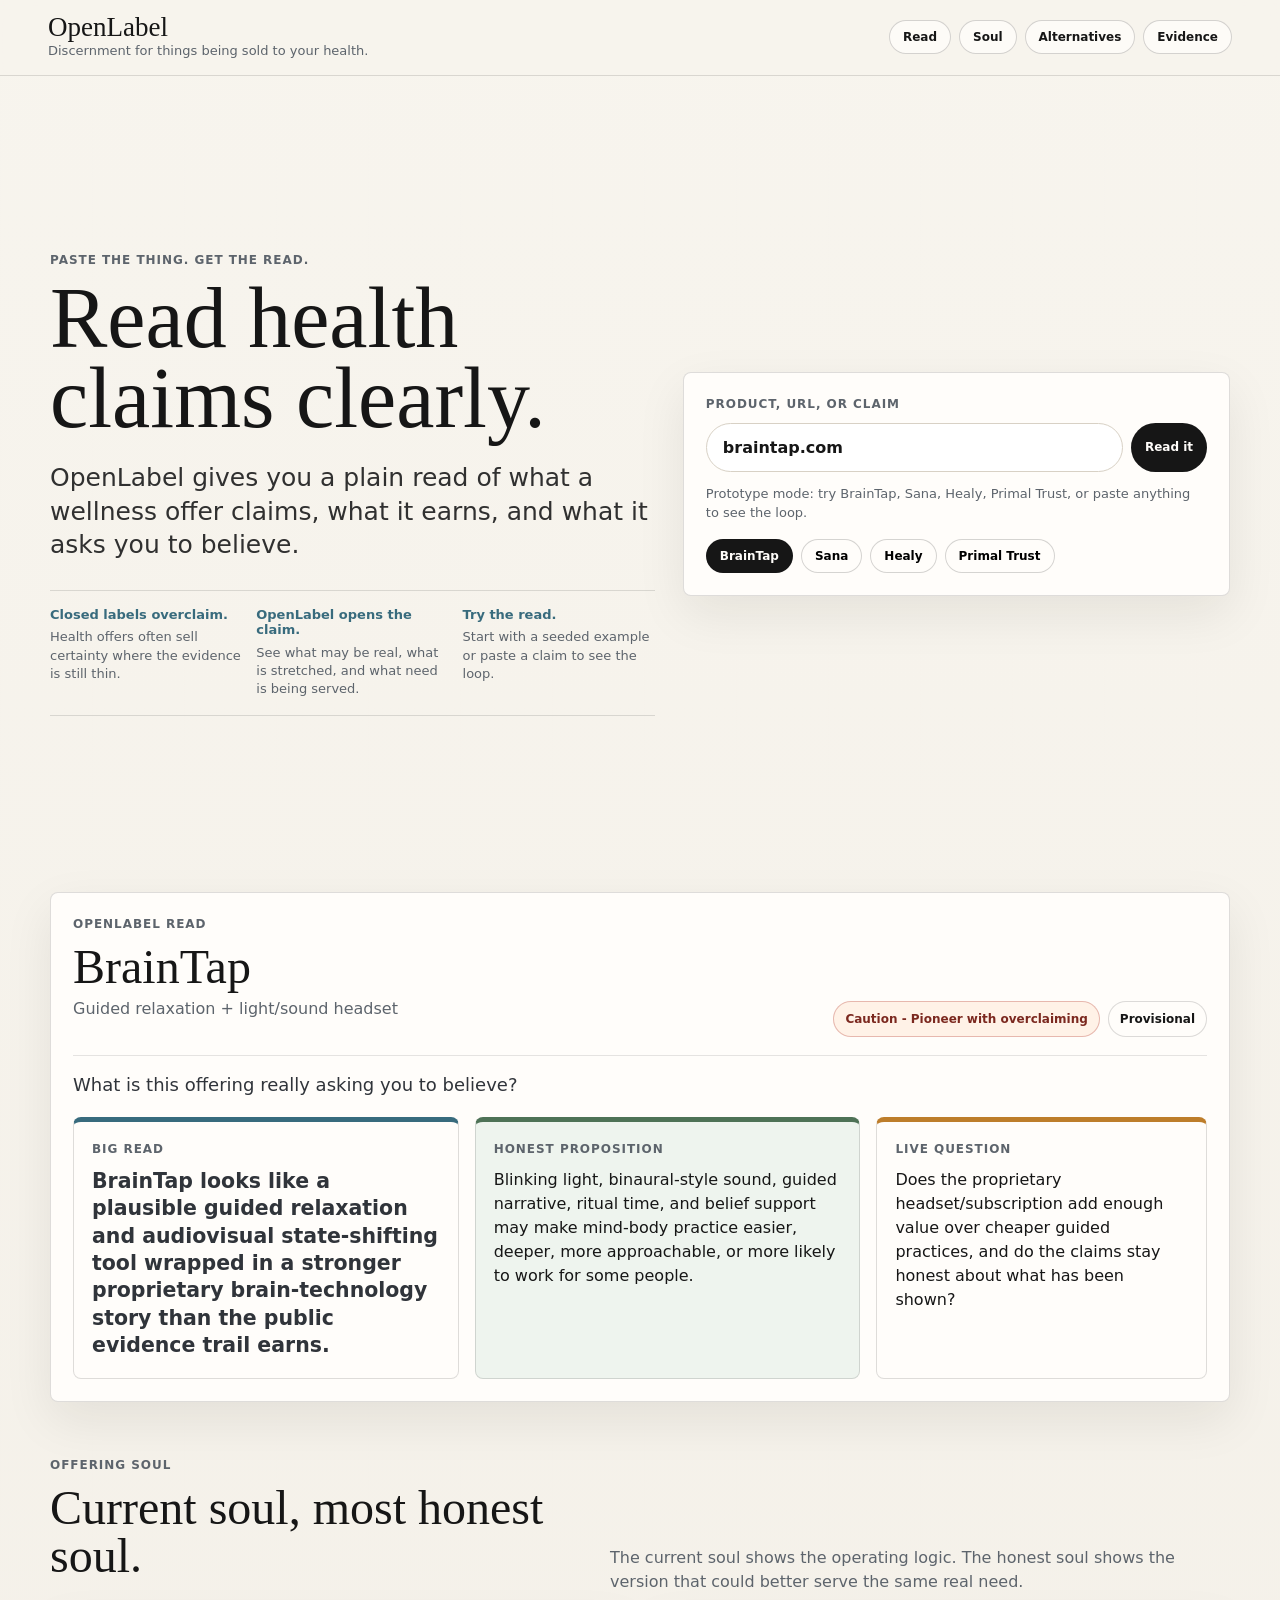
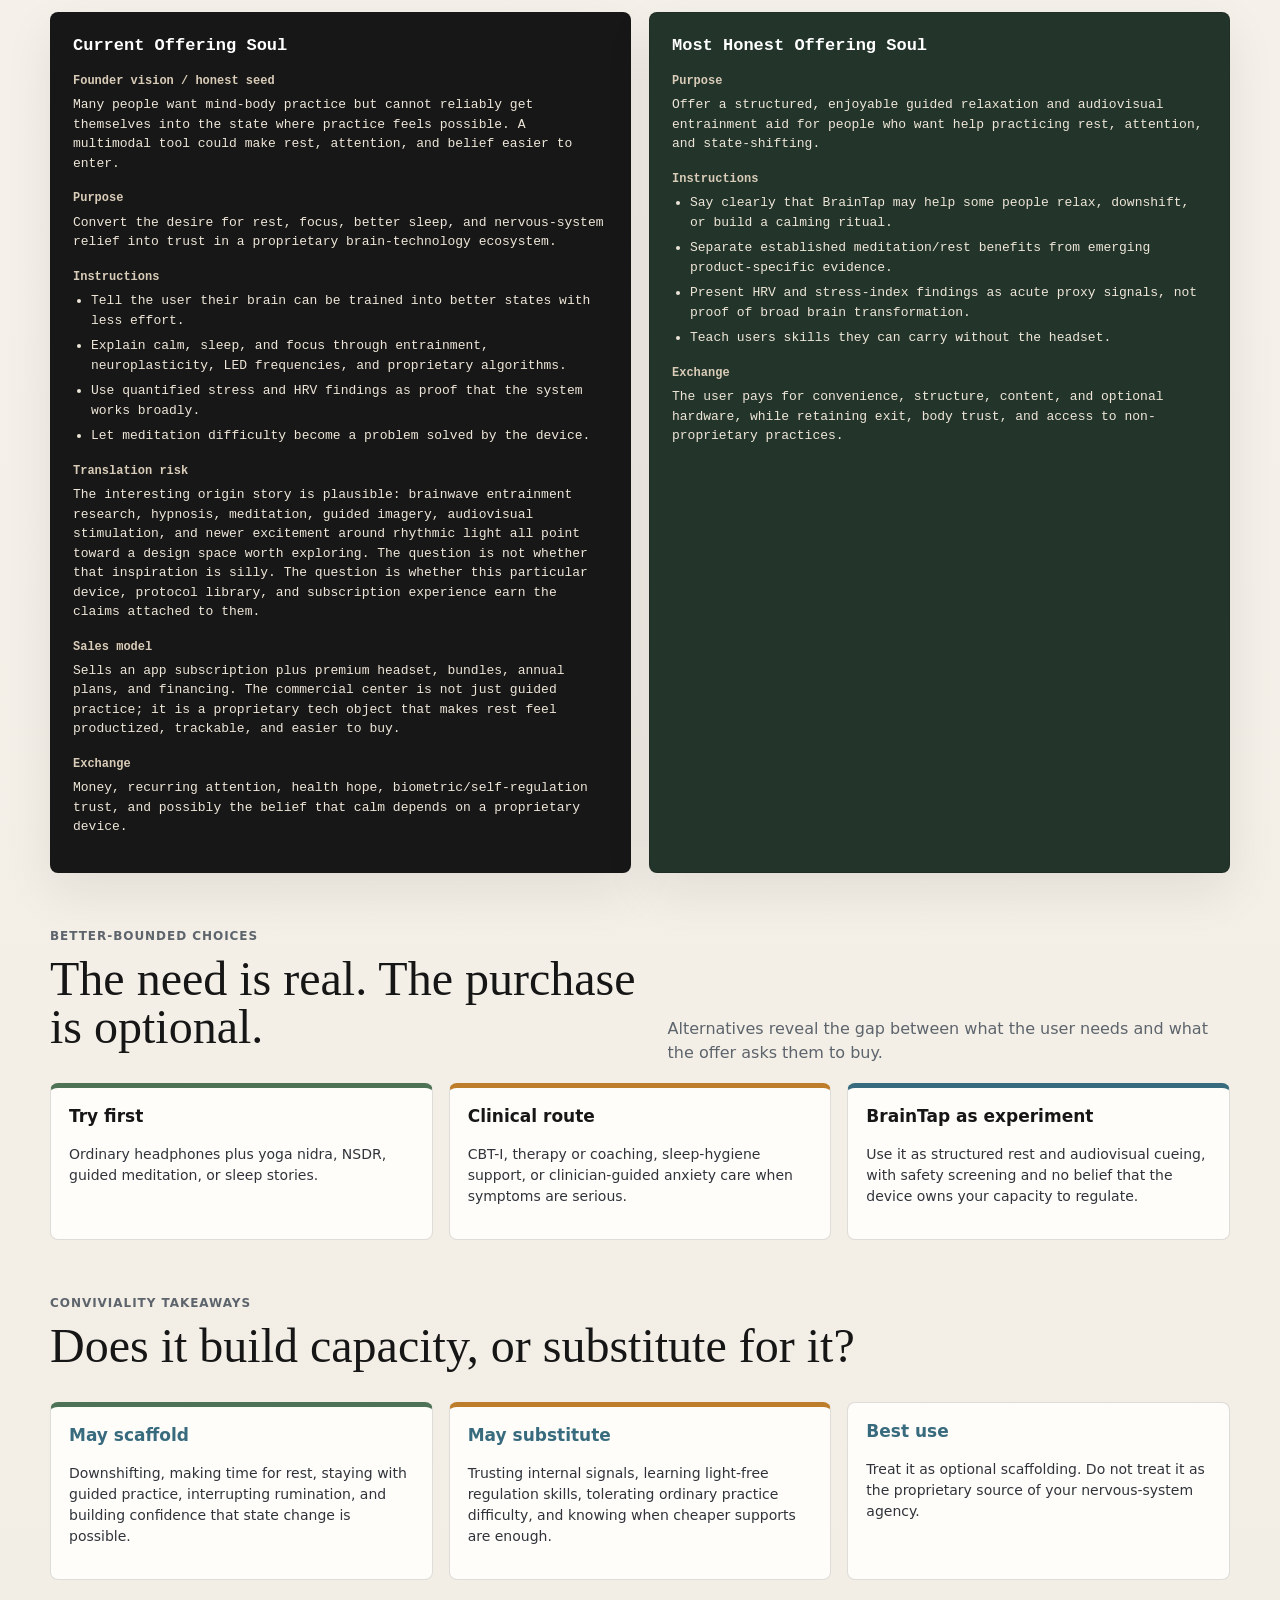
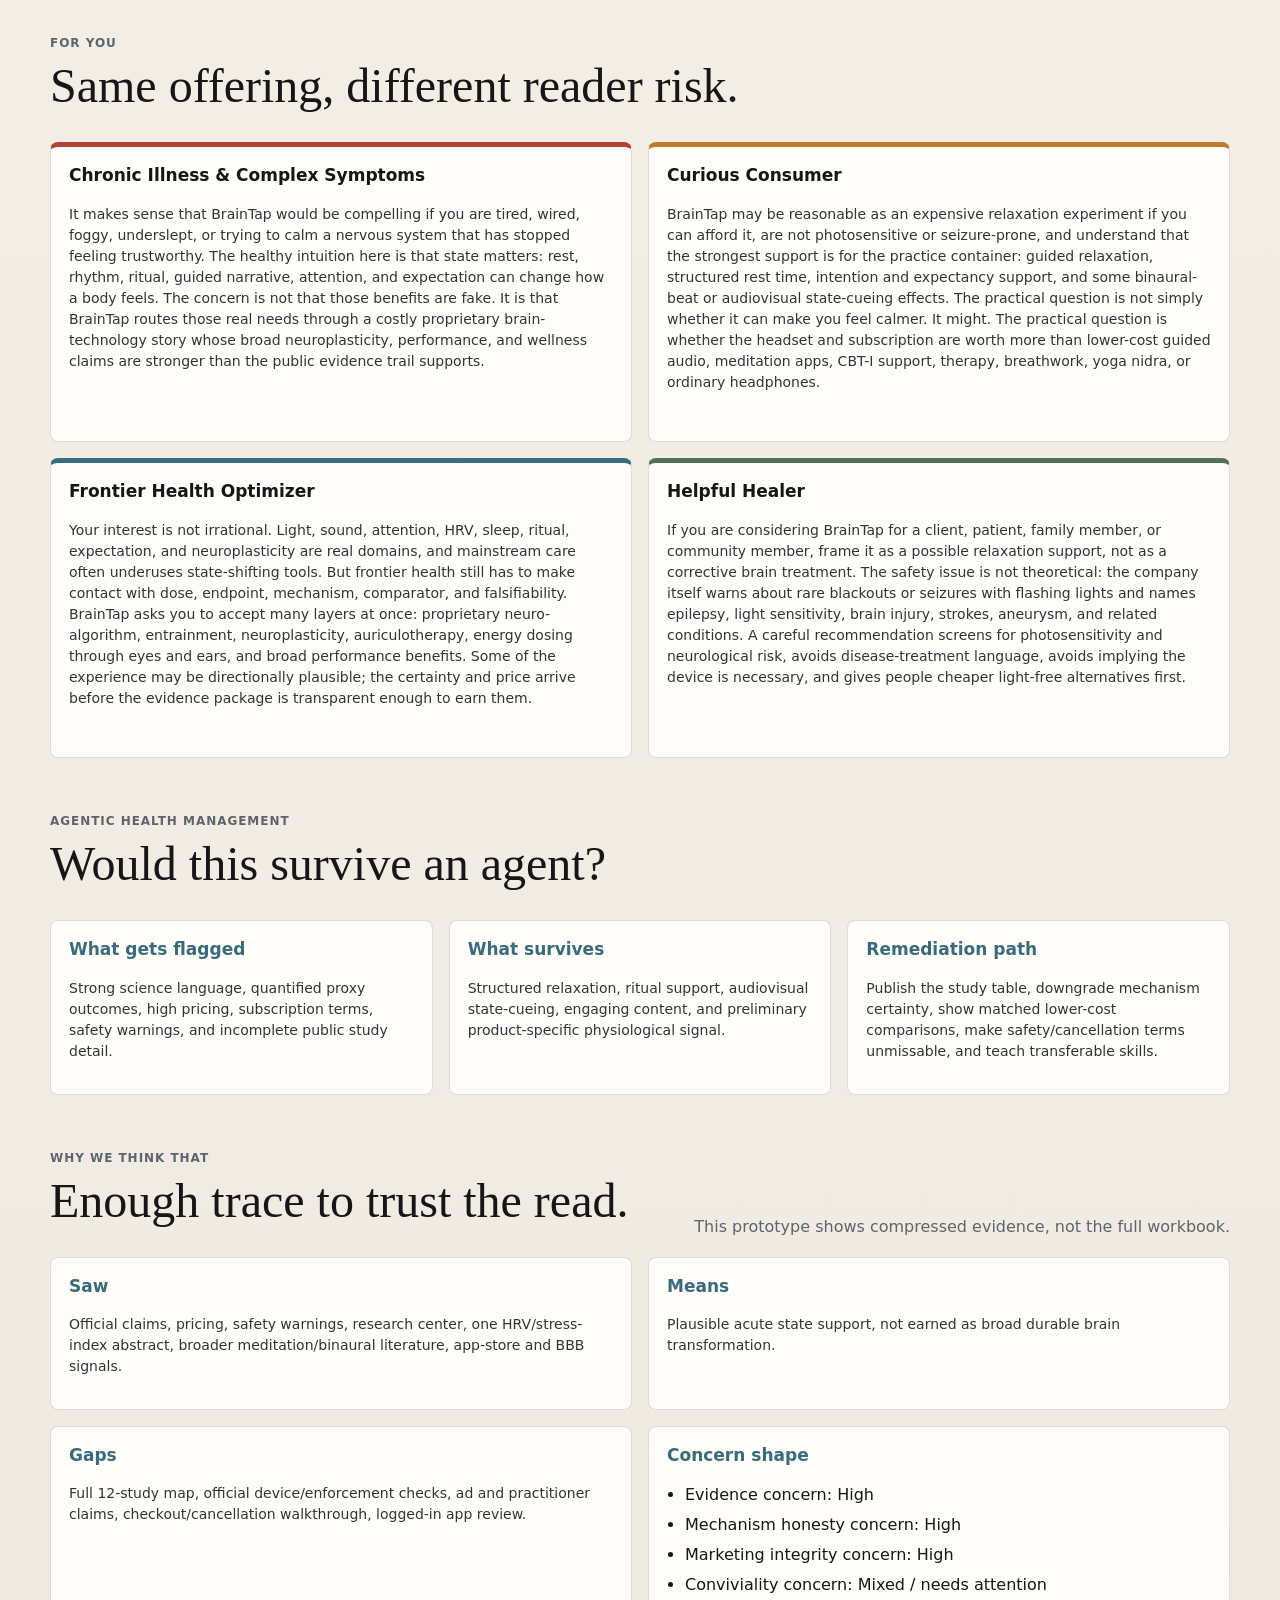
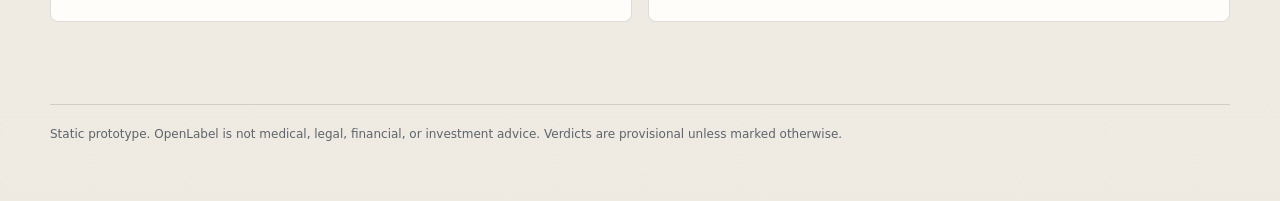
==== commit e60d125e: "Act on Joseph's design review: sharpen hero, tame Big Read, add story strip Transcribe the 2026-06-1" ====
--- a/ship/index.html
+++ b/ship/index.html
@@ -25,8 +25,22 @@
         <section class="hero" aria-labelledby="page-title">
           <div class="hero-copy">
             <p class="kicker">Paste the thing. Get the read.</p>
-            <h1 id="page-title">What is this offering really asking you to believe?</h1>
-            <p class="lede">OpenLabel turns health and wellness claims into a practical read: what may be real, what is overclaimed, what need is being served, and what would be a cleaner way to hold it.</p>
+            <h1 id="page-title">Read health claims clearly.</h1>
+            <p class="lede">OpenLabel gives you a plain read of what a wellness offer claims, what it earns, and what it asks you to believe.</p>
+            <div class="story-strip" aria-label="How OpenLabel works">
+              <article>
+                <h2>Closed labels overclaim.</h2>
+                <p>Health offers often sell certainty where the evidence is still thin.</p>
+              </article>
+              <article>
+                <h2>OpenLabel opens the claim.</h2>
+                <p>See what may be real, what is stretched, and what need is being served.</p>
+              </article>
+              <article>
+                <h2>Try the read.</h2>
+                <p>Start with a seeded example or paste a claim to see the loop.</p>
+              </article>
+            </div>
           </div>
 
           <section class="lookup-card" aria-label="Product lookup">
@@ -57,6 +71,7 @@
               <span class="pill" id="coverage-pill">Provisional</span>
             </div>
           </div>
+          <p class="result-framing">What is this offering really asking you to believe?</p>
 
           <div class="answer-grid">
             <article class="answer-card big-read-card">
--- a/ship/styles.css
+++ b/ship/styles.css
@@ -169,6 +169,37 @@
   max-width: 760px;
 }
 
+.story-strip {
+  border-bottom: 1px solid rgba(22, 22, 22, 0.13);
+  border-top: 1px solid rgba(22, 22, 22, 0.13);
+  display: grid;
+  gap: 14px;
+  grid-template-columns: repeat(3, minmax(0, 1fr));
+  margin-top: 28px;
+  max-width: 820px;
+  padding: 16px 0;
+}
+
+.story-strip article {
+  min-width: 0;
+}
+
+.story-strip h2 {
+  color: var(--blue);
+  font-family: var(--sans);
+  font-size: 13px;
+  font-weight: 900;
+  line-height: 1.2;
+  margin-bottom: 6px;
+}
+
+.story-strip p {
+  color: var(--muted);
+  font-size: 13px;
+  line-height: 1.4;
+  margin-bottom: 0;
+}
+
 .muted {
   color: var(--muted);
 }
@@ -250,6 +281,15 @@
   margin-bottom: 6px;
 }
 
+.result-framing {
+  border-top: 1px solid rgba(22, 22, 22, 0.11);
+  color: #30343a;
+  font-size: 18px;
+  line-height: 1.4;
+  margin: 18px 0 0;
+  padding-top: 16px;
+}
+
 .status-stack {
   align-items: flex-end;
   display: flex;
@@ -284,7 +324,7 @@
 
 .answer-card {
   box-shadow: none;
-  min-height: 220px;
+  min-height: 190px;
   padding: 18px;
 }
 
@@ -302,9 +342,11 @@
 }
 
 .big-read {
-  font-family: var(--serif);
-  font-size: clamp(25px, 3vw, 38px);
-  line-height: 1.08;
+  color: #30343a;
+  font-size: clamp(18px, 1.6vw, 22px);
+  font-weight: 600;
+  line-height: 1.34;
+  margin-bottom: 0;
 }
 
 .section {
@@ -456,6 +498,7 @@
 
 @media (max-width: 980px) {
   .hero,
+  .story-strip,
   .answer-grid,
   .soul-grid,
   .alt-grid,
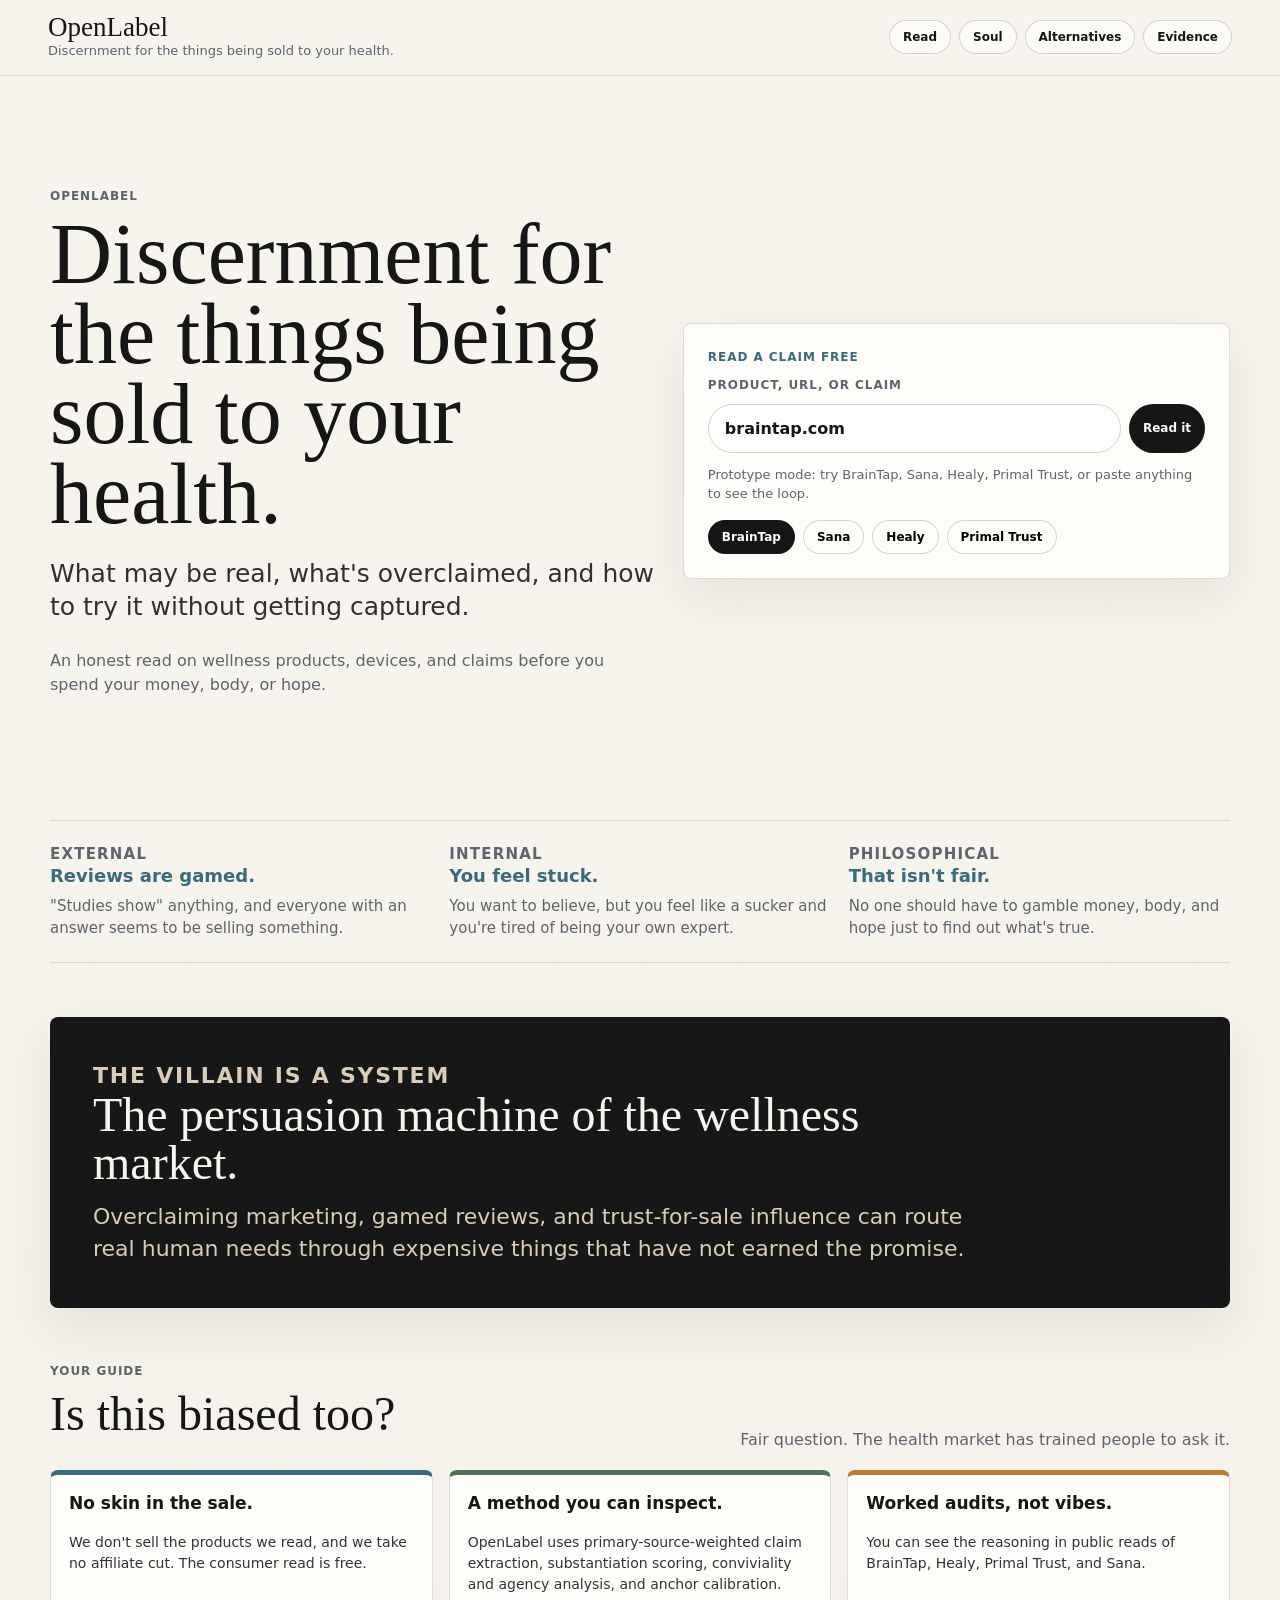
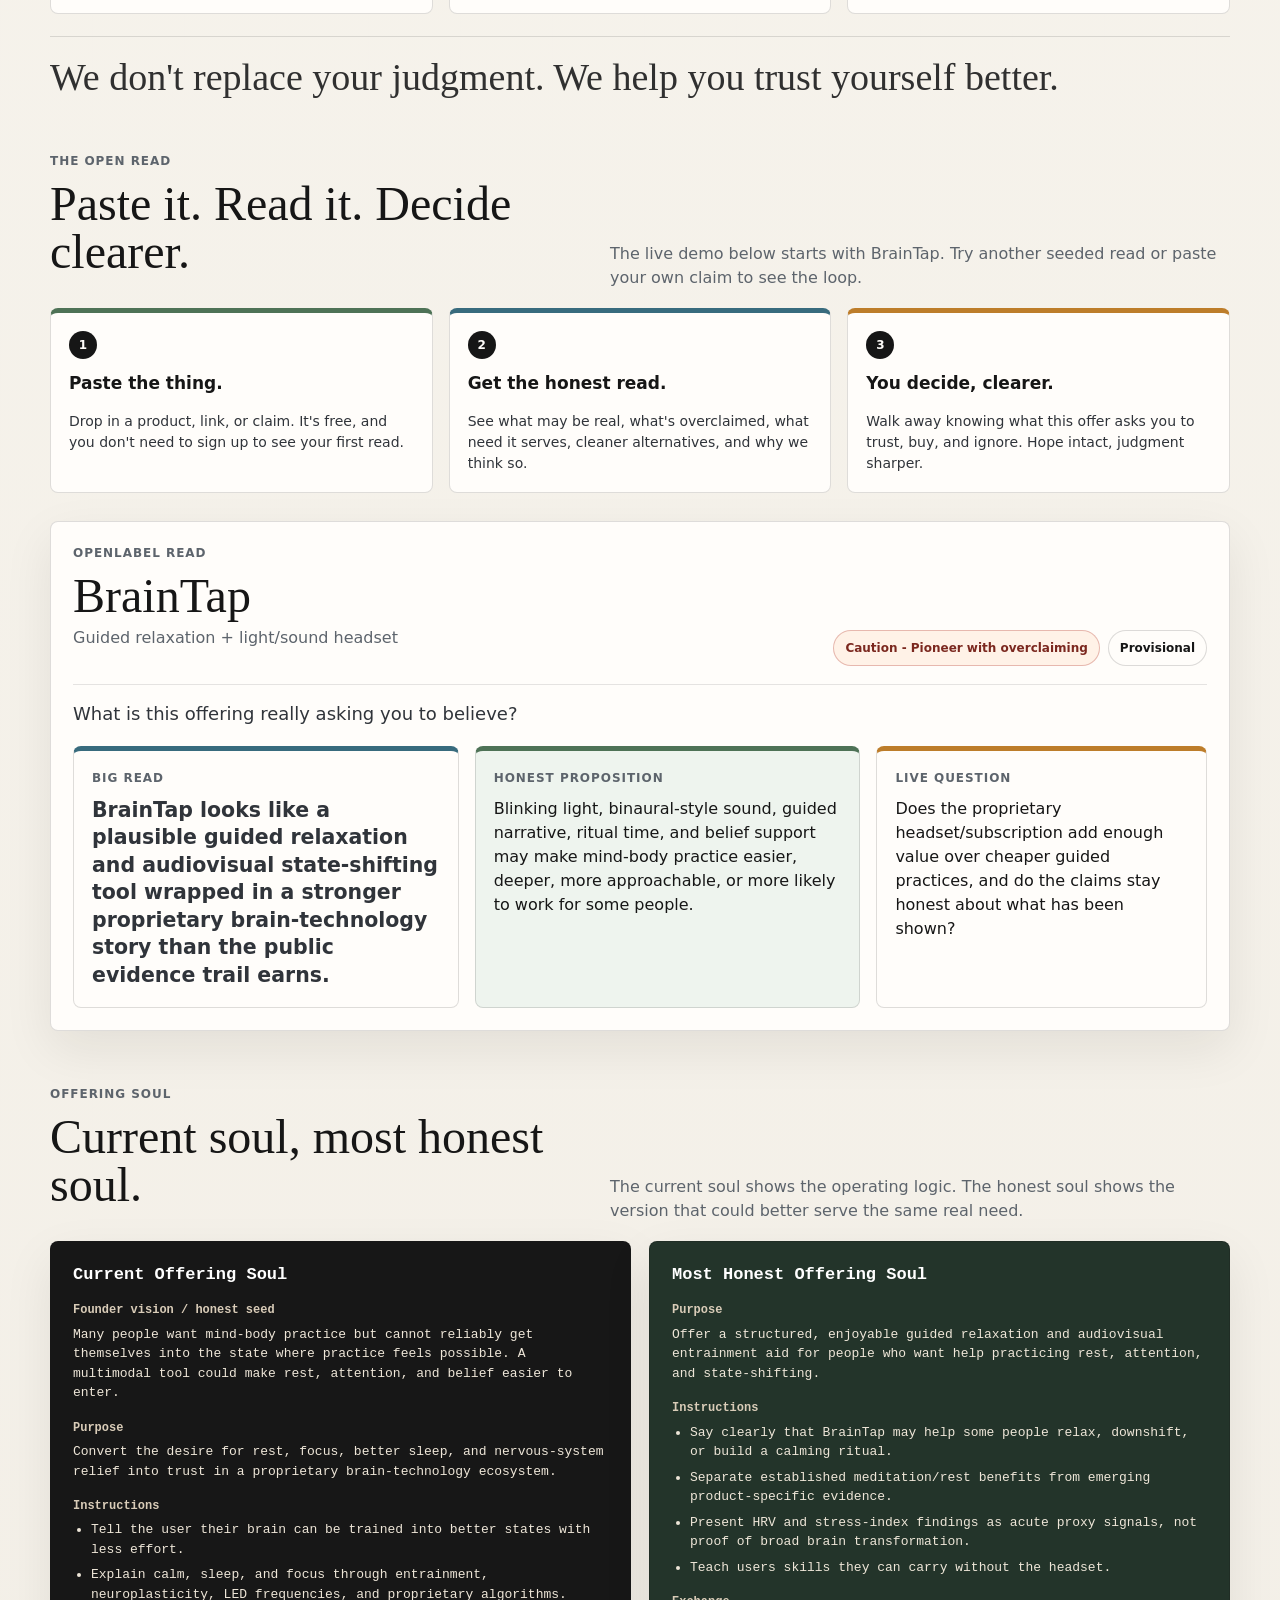
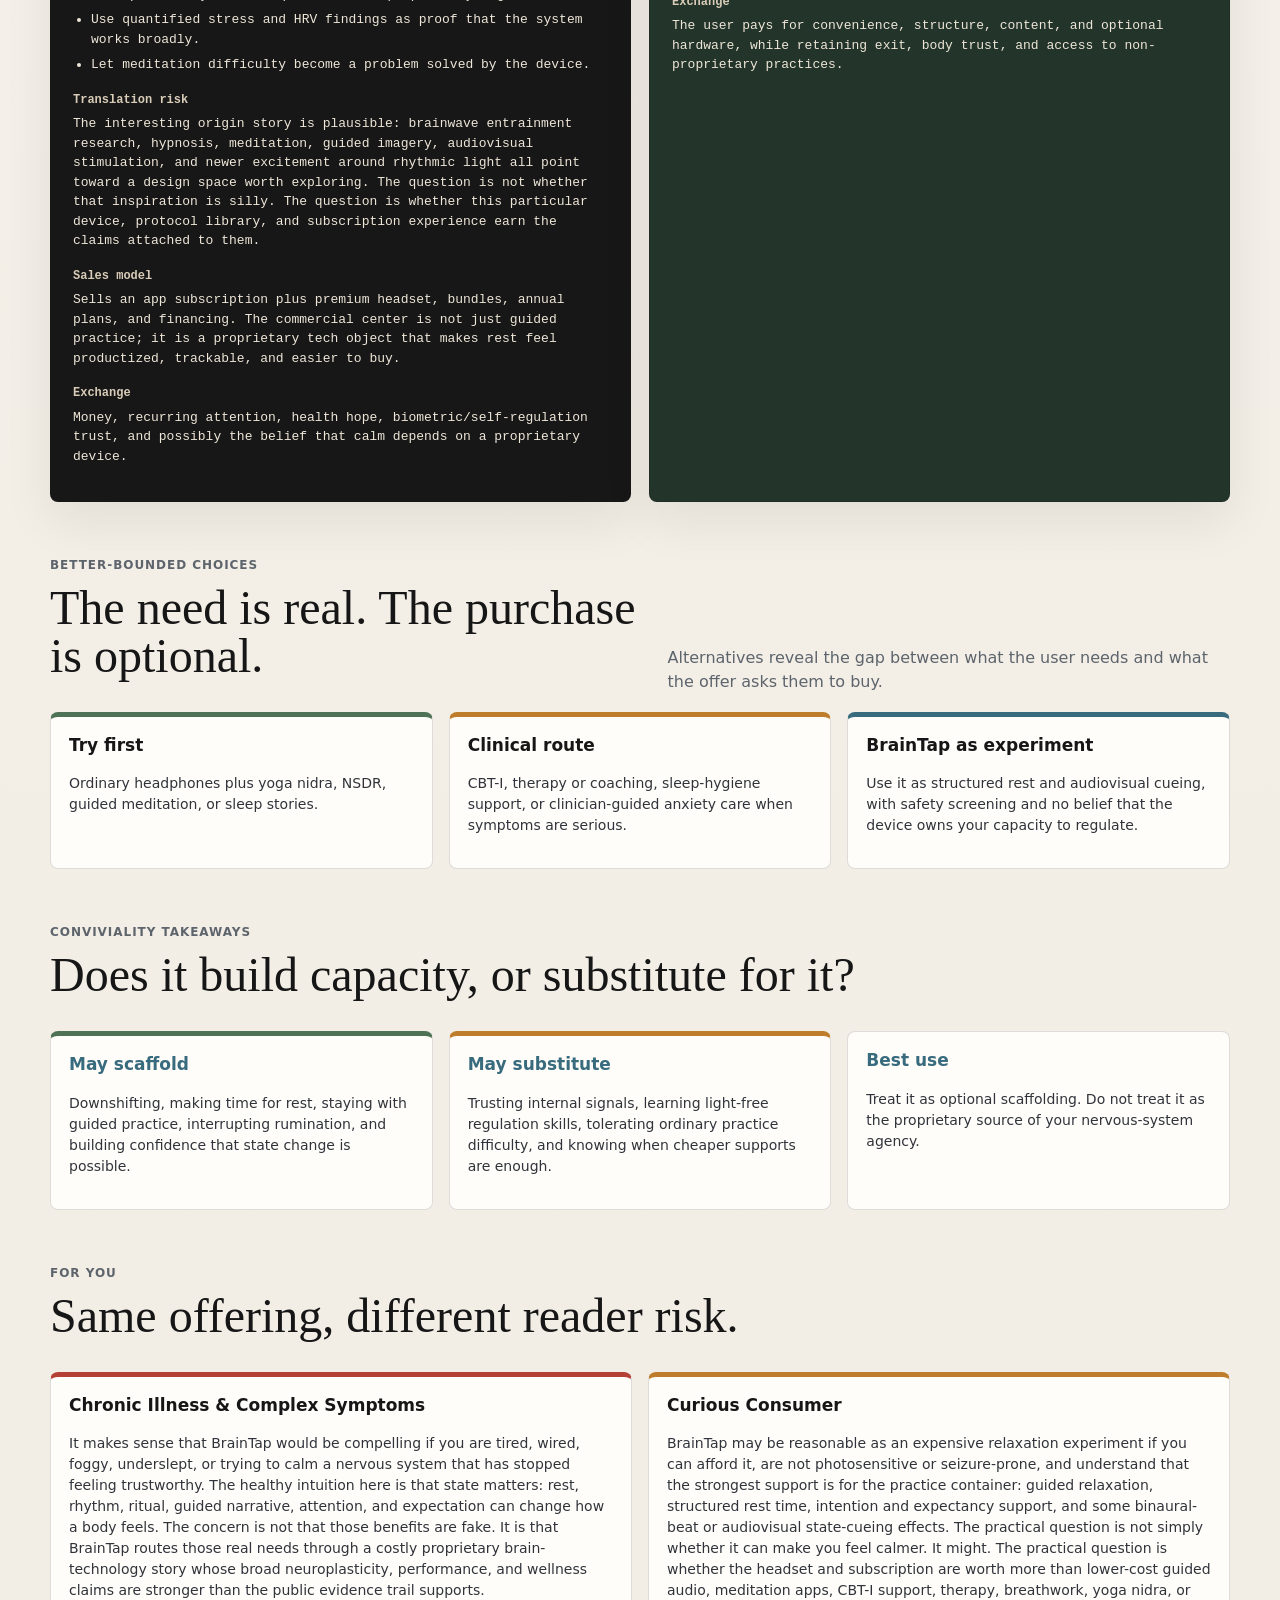
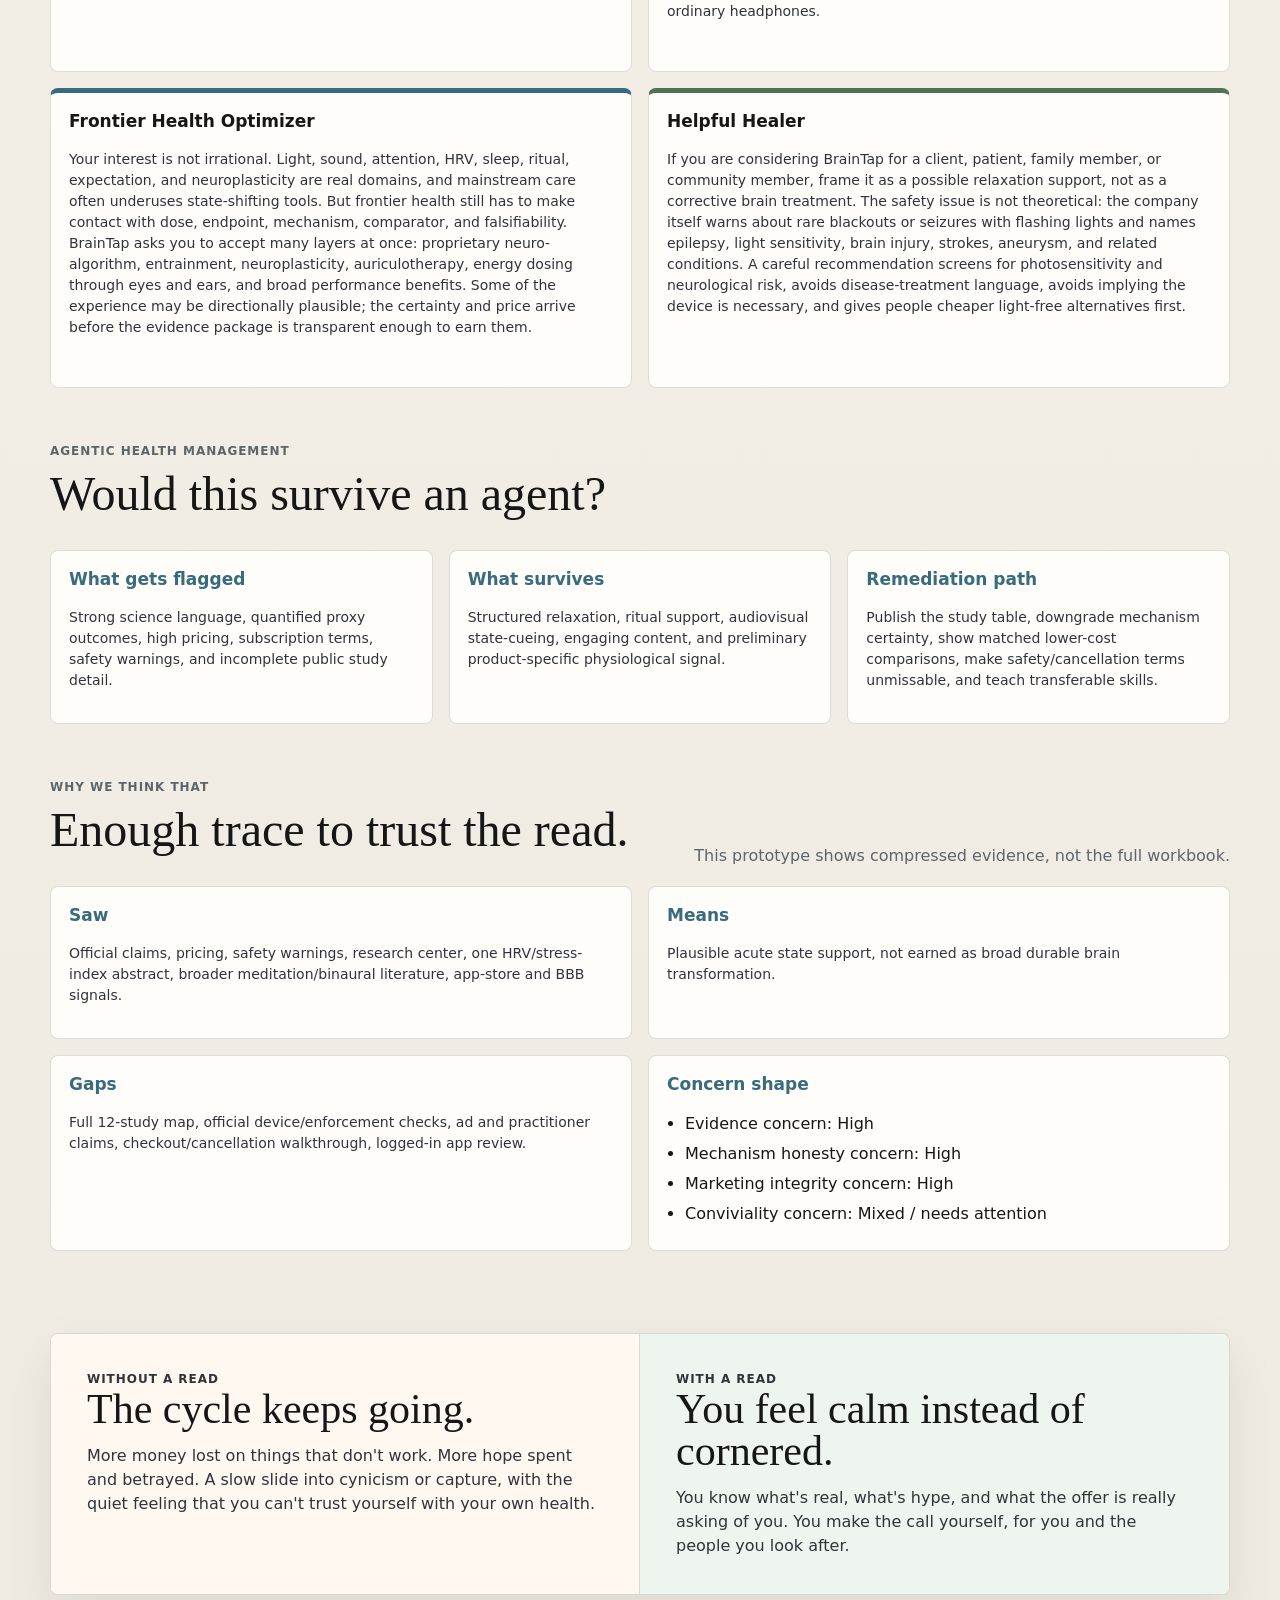
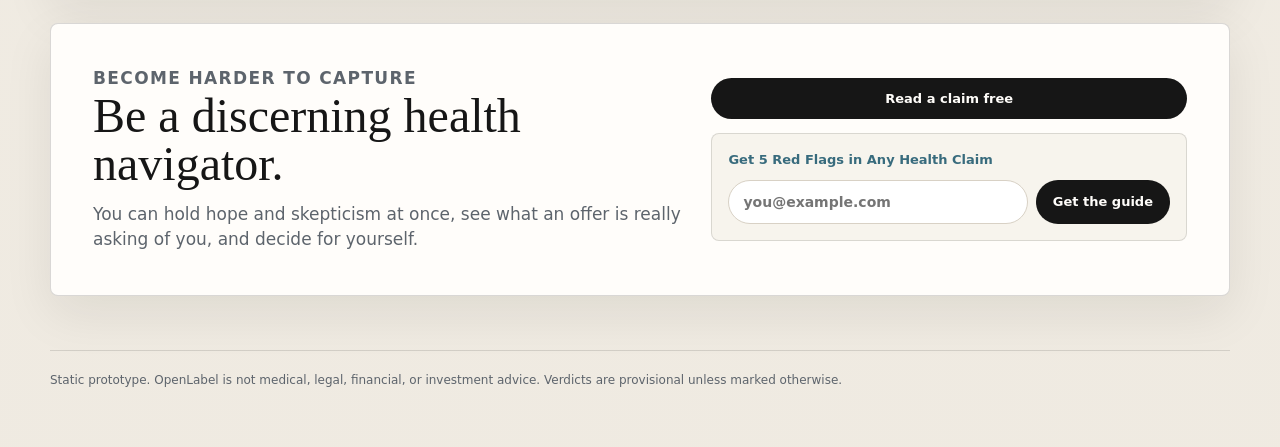
==== commit b7199e46: "Rebuild ship/ homepage as StoryBrand narrative (B5) Drive the homepage from brand/04-brandscript.md:" ====
--- a/ship/index.html
+++ b/ship/index.html
@@ -11,7 +11,7 @@
       <header class="topbar">
         <a class="brand" href="./" aria-label="OpenLabel home">
           <span class="brand-mark">OpenLabel</span>
-          <span class="brand-line">Discernment for things being sold to your health.</span>
+          <span class="brand-line">Discernment for the things being sold to your health.</span>
         </a>
         <nav class="nav" aria-label="Page sections">
           <a href="#read">Read</a>
@@ -24,26 +24,14 @@
       <main>
         <section class="hero" aria-labelledby="page-title">
           <div class="hero-copy">
-            <p class="kicker">Paste the thing. Get the read.</p>
-            <h1 id="page-title">Read health claims clearly.</h1>
-            <p class="lede">OpenLabel gives you a plain read of what a wellness offer claims, what it earns, and what it asks you to believe.</p>
-            <div class="story-strip" aria-label="How OpenLabel works">
-              <article>
-                <h2>Closed labels overclaim.</h2>
-                <p>Health offers often sell certainty where the evidence is still thin.</p>
-              </article>
-              <article>
-                <h2>OpenLabel opens the claim.</h2>
-                <p>See what may be real, what is stretched, and what need is being served.</p>
-              </article>
-              <article>
-                <h2>Try the read.</h2>
-                <p>Start with a seeded example or paste a claim to see the loop.</p>
-              </article>
-            </div>
+            <p class="kicker">OpenLabel</p>
+            <h1 id="page-title">Discernment for the things being sold to your health.</h1>
+            <p class="lede">What may be real, what's overclaimed, and how to try it without getting captured.</p>
+            <p class="hero-note">An honest read on wellness products, devices, and claims before you spend your money, body, or hope.</p>
           </div>
 
           <section class="lookup-card" aria-label="Product lookup">
+            <p class="kicker">Read a claim free</p>
             <label for="lookup">Product, URL, or claim</label>
             <div class="lookup-row">
               <input id="lookup" autocomplete="off" value="braintap.com" aria-describedby="lookup-help">
@@ -57,6 +45,82 @@
               <button class="sample-button" type="button" data-target="primal-trust">Primal Trust</button>
             </div>
           </section>
+        </section>
+
+        <section class="story-strip" aria-label="The problem OpenLabel helps with">
+          <article>
+            <p class="kicker">External</p>
+            <h2>Reviews are gamed.</h2>
+            <p>"Studies show" anything, and everyone with an answer seems to be selling something.</p>
+          </article>
+          <article>
+            <p class="kicker">Internal</p>
+            <h2>You feel stuck.</h2>
+            <p>You want to believe, but you feel like a sucker and you're tired of being your own expert.</p>
+          </article>
+          <article>
+            <p class="kicker">Philosophical</p>
+            <h2>That isn't fair.</h2>
+            <p>No one should have to gamble money, body, and hope just to find out what's true.</p>
+          </article>
+        </section>
+
+        <section class="villain-band" aria-labelledby="villain-title">
+          <p class="kicker">The villain is a system</p>
+          <h2 id="villain-title">The persuasion machine of the wellness market.</h2>
+          <p>Overclaiming marketing, gamed reviews, and trust-for-sale influence can route real human needs through expensive things that have not earned the promise.</p>
+        </section>
+
+        <section class="guide-section section" aria-labelledby="guide-title">
+          <div class="section-head">
+            <div>
+              <p class="kicker">Your guide</p>
+              <h2 id="guide-title">Is this biased too?</h2>
+            </div>
+            <p>Fair question. The health market has trained people to ask it.</p>
+          </div>
+          <div class="guide-grid">
+            <article class="guide-card">
+              <h3>No skin in the sale.</h3>
+              <p>We don't sell the products we read, and we take no affiliate cut. The consumer read is free.</p>
+            </article>
+            <article class="guide-card">
+              <h3>A method you can inspect.</h3>
+              <p>OpenLabel uses primary-source-weighted claim extraction, substantiation scoring, conviviality and agency analysis, and anchor calibration.</p>
+            </article>
+            <article class="guide-card">
+              <h3>Worked audits, not vibes.</h3>
+              <p>You can see the reasoning in public reads of BrainTap, Healy, Primal Trust, and Sana.</p>
+            </article>
+          </div>
+          <p class="guide-promise">We don't replace your judgment. We help you trust yourself better.</p>
+        </section>
+
+        <section class="plan-section section" aria-labelledby="plan-title">
+          <div class="section-head">
+            <div>
+              <p class="kicker">The Open Read</p>
+              <h2 id="plan-title">Paste it. Read it. Decide clearer.</h2>
+            </div>
+            <p>The live demo below starts with BrainTap. Try another seeded read or paste your own claim to see the loop.</p>
+          </div>
+          <div class="plan-grid">
+            <article class="plan-card">
+              <span>1</span>
+              <h3>Paste the thing.</h3>
+              <p>Drop in a product, link, or claim. It's free, and you don't need to sign up to see your first read.</p>
+            </article>
+            <article class="plan-card">
+              <span>2</span>
+              <h3>Get the honest read.</h3>
+              <p>See what may be real, what's overclaimed, what need it serves, cleaner alternatives, and why we think so.</p>
+            </article>
+            <article class="plan-card">
+              <span>3</span>
+              <h3>You decide, clearer.</h3>
+              <p>Walk away knowing what this offer asks you to trust, buy, and ignore. Hope intact, judgment sharper.</p>
+            </article>
+          </div>
         </section>
 
         <section class="result-shell" id="read" aria-live="polite">
@@ -220,6 +284,37 @@
             </article>
           </div>
         </section>
+
+        <section class="contrast-band" aria-label="What changes with OpenLabel">
+          <article>
+            <p class="kicker">Without a read</p>
+            <h2>The cycle keeps going.</h2>
+            <p>More money lost on things that don't work. More hope spent and betrayed. A slow slide into cynicism or capture, with the quiet feeling that you can't trust yourself with your own health.</p>
+          </article>
+          <article>
+            <p class="kicker">With a read</p>
+            <h2>You feel calm instead of cornered.</h2>
+            <p>You know what's real, what's hype, and what the offer is really asking of you. You make the call yourself, for you and the people you look after.</p>
+          </article>
+        </section>
+
+        <section class="close-section" aria-labelledby="close-title">
+          <div>
+            <p class="kicker">Become harder to capture</p>
+            <h2 id="close-title">Be a discerning health navigator.</h2>
+            <p>You can hold hope and skepticism at once, see what an offer is really asking of you, and decide for yourself.</p>
+          </div>
+          <div class="close-actions">
+            <a class="primary-cta" href="#lookup">Read a claim free</a>
+            <form class="magnet-form" action="#" aria-label="Email guide signup">
+              <label for="email-magnet">Get 5 Red Flags in Any Health Claim</label>
+              <div>
+                <input id="email-magnet" type="email" placeholder="you@example.com" aria-label="Email address">
+                <button type="submit">Get the guide</button>
+              </div>
+            </form>
+          </div>
+        </section>
       </main>
 
       <footer class="footer">
--- a/ship/styles.css
+++ b/ship/styles.css
@@ -112,8 +112,8 @@
   display: grid;
   gap: 28px;
   grid-template-columns: minmax(0, 1.05fr) minmax(340px, 0.95fr);
-  min-height: calc(100vh - 84px);
-  padding: 36px 0;
+  min-height: calc(92vh - 84px);
+  padding: 34px 0 28px;
 }
 
 .kicker {
@@ -169,15 +169,21 @@
   max-width: 760px;
 }
 
+.hero-note {
+  color: var(--muted);
+  font-size: 16px;
+  line-height: 1.55;
+  max-width: 640px;
+}
+
 .story-strip {
   border-bottom: 1px solid rgba(22, 22, 22, 0.13);
   border-top: 1px solid rgba(22, 22, 22, 0.13);
   display: grid;
-  gap: 14px;
+  gap: 18px;
   grid-template-columns: repeat(3, minmax(0, 1fr));
-  margin-top: 28px;
-  max-width: 820px;
-  padding: 16px 0;
+  margin: 0 0 54px;
+  padding: 22px 0;
 }
 
 .story-strip article {
@@ -187,16 +193,16 @@
 .story-strip h2 {
   color: var(--blue);
   font-family: var(--sans);
-  font-size: 13px;
+  font-size: 18px;
   font-weight: 900;
   line-height: 1.2;
-  margin-bottom: 6px;
+  margin-bottom: 8px;
 }
 
 .story-strip p {
   color: var(--muted);
-  font-size: 13px;
-  line-height: 1.4;
+  font-size: 15px;
+  line-height: 1.5;
   margin-bottom: 0;
 }
 
@@ -219,7 +225,11 @@
 }
 
 .lookup-card {
-  padding: 22px;
+  padding: 24px;
+}
+
+.lookup-card .kicker {
+  color: var(--blue);
 }
 
 .lookup-card label {
@@ -263,6 +273,37 @@
 .sample-button.is-active {
   background: var(--ink);
   color: #fffdfa;
+}
+
+.villain-band,
+.contrast-band,
+.close-section {
+  border: 1px solid rgba(22, 22, 22, 0.16);
+  border-radius: 8px;
+  box-shadow: var(--shadow);
+}
+
+.villain-band {
+  background: #171717;
+  color: #f7f4ed;
+  margin-bottom: 54px;
+  padding: clamp(24px, 4vw, 42px);
+}
+
+.villain-band .kicker,
+.villain-band p {
+  color: #d9ccb8;
+}
+
+.villain-band h2 {
+  max-width: 820px;
+}
+
+.villain-band p {
+  font-size: clamp(17px, 2vw, 22px);
+  line-height: 1.45;
+  margin-bottom: 0;
+  max-width: 880px;
 }
 
 .result-shell {
@@ -363,6 +404,85 @@
   max-width: 620px;
 }
 
+.guide-section,
+.plan-section {
+  padding-top: 0;
+}
+
+.guide-grid,
+.plan-grid {
+  display: grid;
+  gap: 16px;
+  grid-template-columns: repeat(3, minmax(0, 1fr));
+}
+
+.guide-card,
+.plan-card {
+  background: var(--surface);
+  border: 1px solid rgba(22, 22, 22, 0.14);
+  border-radius: 8px;
+  padding: 18px;
+}
+
+.guide-card {
+  border-top: 5px solid var(--blue);
+}
+
+.guide-card:nth-child(2) {
+  border-top-color: var(--green);
+}
+
+.guide-card:nth-child(3) {
+  border-top-color: var(--amber);
+}
+
+.guide-card p,
+.plan-card p {
+  color: #30343a;
+  font-size: 14px;
+  margin-bottom: 0;
+}
+
+.guide-promise {
+  border-top: 1px solid rgba(22, 22, 22, 0.13);
+  color: #303030;
+  font-family: var(--serif);
+  font-size: clamp(24px, 3vw, 38px);
+  line-height: 1.08;
+  margin: 22px 0 54px;
+  padding-top: 20px;
+}
+
+.plan-section {
+  margin-bottom: 28px;
+}
+
+.plan-card span {
+  align-items: center;
+  background: var(--ink);
+  border-radius: 999px;
+  color: #fffdfa;
+  display: inline-flex;
+  font-size: 12px;
+  font-weight: 900;
+  height: 28px;
+  justify-content: center;
+  margin-bottom: 14px;
+  width: 28px;
+}
+
+.plan-card:nth-child(1) {
+  border-top: 5px solid var(--green);
+}
+
+.plan-card:nth-child(2) {
+  border-top: 5px solid var(--blue);
+}
+
+.plan-card:nth-child(3) {
+  border-top: 5px solid var(--amber);
+}
+
 .soul-grid {
   display: grid;
   gap: 18px;
@@ -488,6 +608,106 @@
   grid-template-columns: 1fr 1fr;
 }
 
+.contrast-band {
+  background: var(--surface);
+  display: grid;
+  gap: 0;
+  grid-template-columns: repeat(2, minmax(0, 1fr));
+  margin-top: 54px;
+  overflow: hidden;
+}
+
+.contrast-band article {
+  padding: clamp(22px, 4vw, 36px);
+}
+
+.contrast-band article:first-child {
+  background: #fff8f0;
+  border-right: 1px solid rgba(22, 22, 22, 0.13);
+}
+
+.contrast-band article:last-child {
+  background: #eef4ee;
+}
+
+.contrast-band h2 {
+  font-size: clamp(28px, 3.4vw, 42px);
+}
+
+.contrast-band p {
+  color: #30343a;
+  margin-bottom: 0;
+}
+
+.close-section {
+  align-items: center;
+  background: #fffdfa;
+  display: grid;
+  gap: 24px;
+  grid-template-columns: minmax(0, 1fr) minmax(320px, 0.8fr);
+  margin-top: 28px;
+  padding: clamp(24px, 4vw, 42px);
+}
+
+.close-section p {
+  color: var(--muted);
+  font-size: 17px;
+  margin-bottom: 0;
+  max-width: 620px;
+}
+
+.close-actions {
+  display: grid;
+  gap: 14px;
+}
+
+.primary-cta,
+.magnet-form button {
+  border: 1px solid rgba(22, 22, 22, 0.18);
+  border-radius: 999px;
+  cursor: pointer;
+  font: 900 13px/1 var(--sans);
+  padding: 13px 16px;
+  text-align: center;
+  text-decoration: none;
+}
+
+.primary-cta,
+.magnet-form button {
+  background: var(--ink);
+  color: #fffdfa;
+}
+
+.magnet-form {
+  background: var(--paper);
+  border: 1px solid rgba(22, 22, 22, 0.13);
+  border-radius: 8px;
+  padding: 16px;
+}
+
+.magnet-form label {
+  color: var(--blue);
+  display: block;
+  font-size: 13px;
+  font-weight: 900;
+  margin-bottom: 10px;
+}
+
+.magnet-form div {
+  display: grid;
+  gap: 8px;
+  grid-template-columns: minmax(0, 1fr) auto;
+}
+
+.magnet-form input {
+  border: 1px solid var(--line);
+  border-radius: 999px;
+  color: var(--ink);
+  font: 700 14px/1 var(--sans);
+  min-width: 0;
+  padding: 13px 14px;
+}
+
 .footer {
   border-top: 1px solid rgba(22, 22, 22, 0.13);
   color: var(--muted);
@@ -499,6 +719,10 @@
 @media (max-width: 980px) {
   .hero,
   .story-strip,
+  .guide-grid,
+  .plan-grid,
+  .contrast-band,
+  .close-section,
   .answer-grid,
   .soul-grid,
   .alt-grid,
@@ -513,6 +737,11 @@
     min-height: 0;
   }
 
+  .contrast-band article:first-child {
+    border-bottom: 1px solid rgba(22, 22, 22, 0.13);
+    border-right: 0;
+  }
+
   .reader-card,
   .soul-card {
     min-height: 0;
@@ -536,6 +765,10 @@
     grid-template-columns: 1fr;
   }
 
+  .magnet-form div {
+    grid-template-columns: 1fr;
+  }
+
   .status-stack {
     align-items: flex-start;
     justify-content: flex-start;
